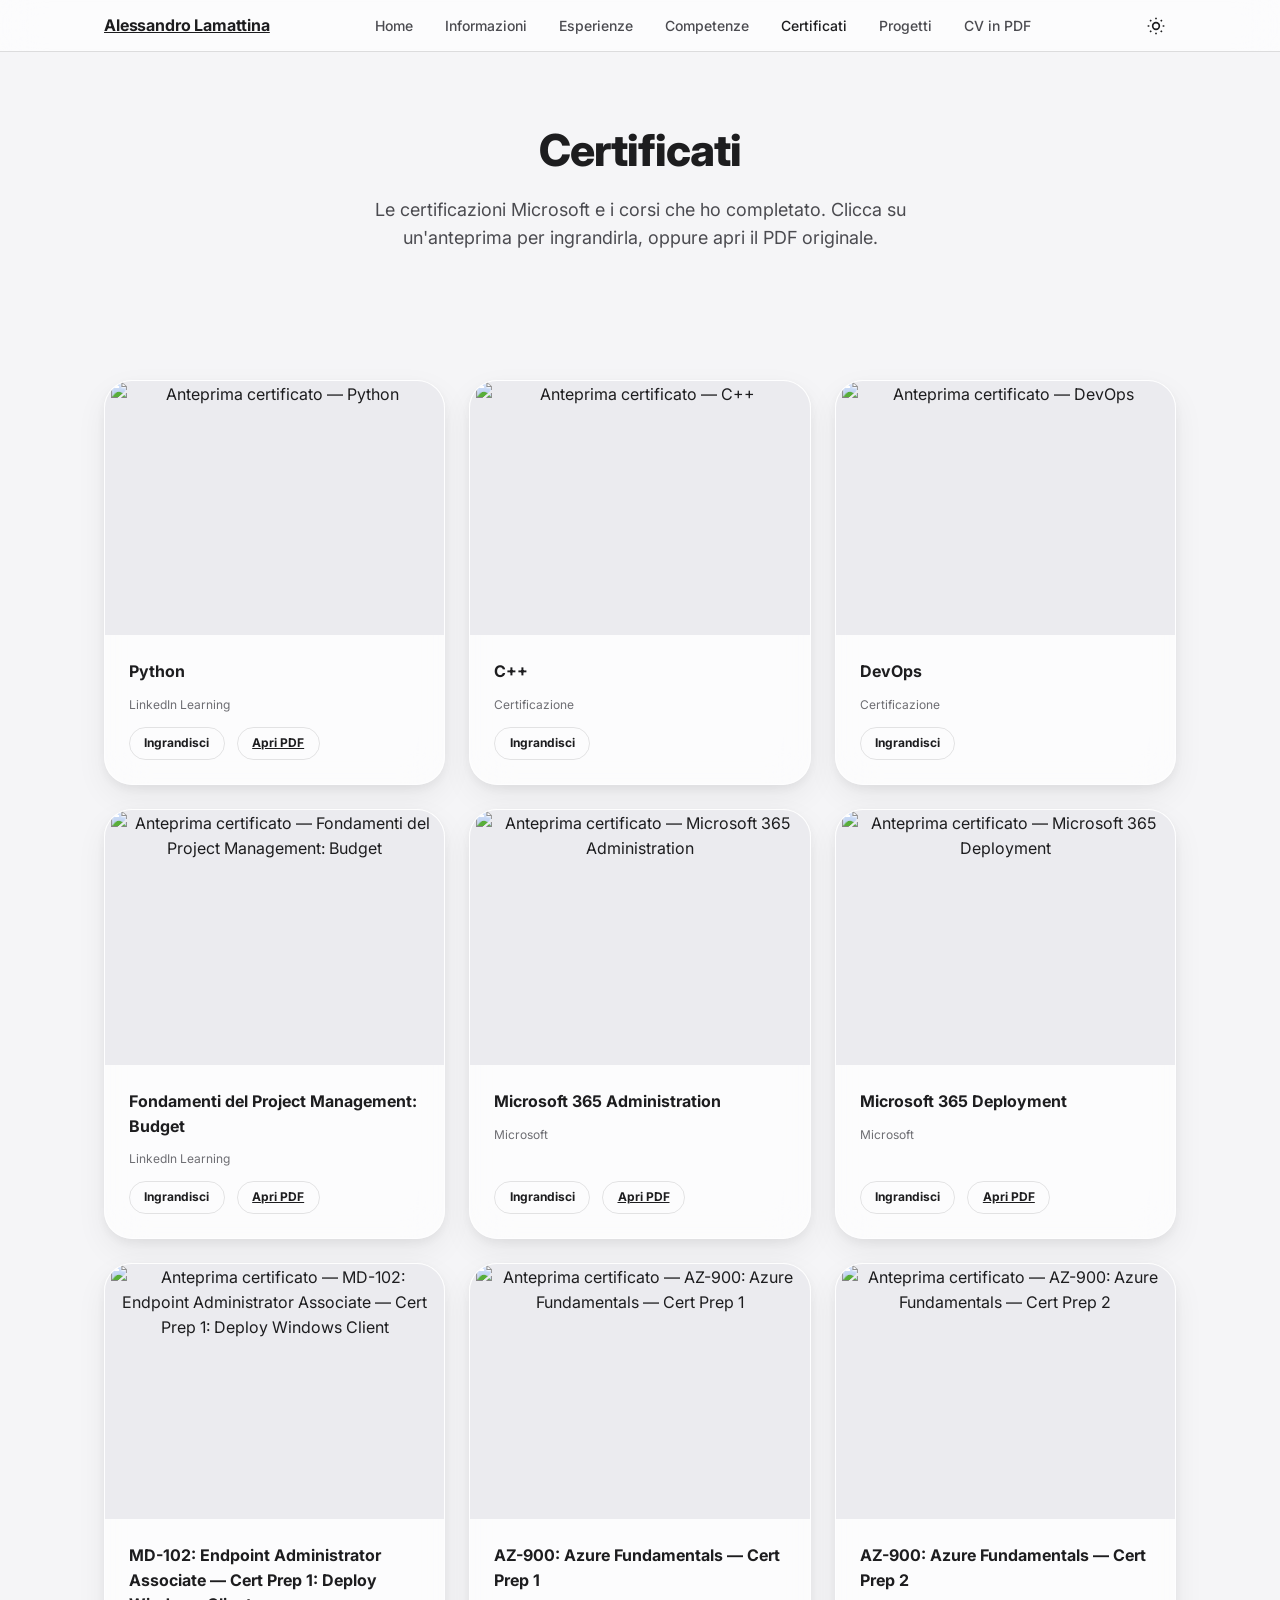
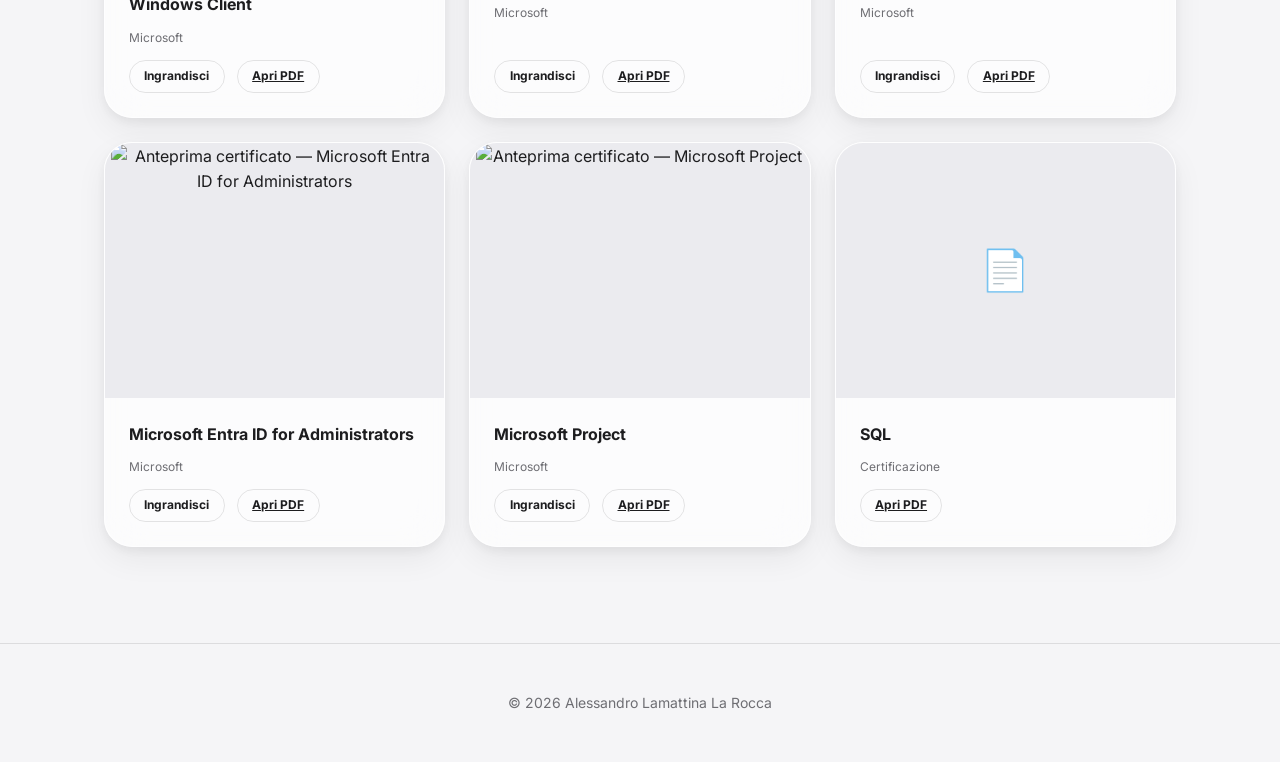
==== certificati.html @ eb0ece51 "Add new JavaScript and Python tools for CV management and Java version checking - Implemented certif" ====
<!DOCTYPE html>
<html lang="it">
<head>
  <meta charset="UTF-8">
  <script>
    (function () {
      try {
        var saved = localStorage.getItem("cv-theme");
        if (saved) document.documentElement.setAttribute("data-theme", saved);
      } catch (e) {}
    })();
  </script>

  <meta name="viewport" content="width=device-width, initial-scale=1">
  <title>Certificati — Alessandro Lamattina</title>
  <meta name="description" content="Certificazioni Microsoft e corsi completati da Alessandro Lamattina: Azure, Microsoft 365, Intune, Project Management, Python e altro.">
  <meta name="theme-color" content="#0071e3">
  <link rel="canonical" href="./certificati.html">
  <link rel="icon" type="image/svg+xml" href="./favicon.svg">

  <link rel="preconnect" href="https://fonts.googleapis.com">
  <link rel="preconnect" href="https://fonts.gstatic.com" crossorigin>
  <link rel="stylesheet" href="https://fonts.googleapis.com/css2?family=Inter:wght@400;500;600;700;800&display=swap">

  <link rel="stylesheet" href="./css/tokens.css">
  <link rel="stylesheet" href="./css/base.css">
  <link rel="stylesheet" href="./css/components.css">
</head>

<body>
  <a class="skip-link" href="#main">Salta al contenuto principale</a>

  <header class="nav">
    <div class="nav__inner">
      <a class="nav__brand" href="./index.html">Alessandro Lamattina</a>
      <nav class="nav__links" id="nav-links" data-open="false">
        <a href="./index.html#home">Home</a>
        <a href="./index.html#informazioni_personali">Informazioni</a>
        <a href="./index.html#esperienze">Esperienze</a>
        <a href="./index.html#competenze">Competenze</a>
        <a href="./certificati.html" aria-current="page">Certificati</a>
        <a href="./python.html">Progetti</a>
        <a href="./file/alessandro_lamattina.pdf">CV in PDF</a>
      </nav>
      <div class="nav__actions">
        <button class="theme-toggle" aria-label="Cambia tema chiaro/scuro">
          <svg class="icon-sun" viewBox="0 0 24 24" fill="none" stroke="currentColor" stroke-width="2" aria-hidden="true"><circle cx="12" cy="12" r="4"/><path d="M12 2v2M12 20v2M4.9 4.9l1.4 1.4M17.7 17.7l1.4 1.4M2 12h2M20 12h2M4.9 19.1l1.4-1.4M17.7 6.3l1.4-1.4"/></svg>
          <svg class="icon-moon" viewBox="0 0 24 24" fill="none" stroke="currentColor" stroke-width="2" aria-hidden="true"><path d="M21 12.8A9 9 0 1 1 11.2 3a7 7 0 0 0 9.8 9.8Z"/></svg>
        </button>
        <button class="nav__toggle" aria-label="Apri il menu" aria-expanded="false" aria-controls="nav-links">
          <span></span>
        </button>
      </div>
    </div>
  </header>

  <main id="main">
    <section class="page-hero">
      <div class="container">
        <h1 class="reveal">Certificati</h1>
        <p class="reveal">Le certificazioni Microsoft e i corsi che ho completato. Clicca su un'anteprima per ingrandirla, oppure apri il PDF originale.</p>
      </div>
    </section>

    <section>
      <div class="container">
        <div class="cert-grid" id="cert-grid"></div>
      </div>
    </section>
  </main>

  <footer class="site-footer">
    <div class="container">© <span data-year></span> Alessandro Lamattina La Rocca</div>
  </footer>

  <button class="back-to-top" aria-label="Torna in cima">
    <svg viewBox="0 0 24 24" fill="none" stroke="currentColor" stroke-width="2" aria-hidden="true"><path d="M12 19V5M5 12l7-7 7 7"/></svg>
  </button>

  <div class="lightbox" id="lightbox" data-open="false" role="dialog" aria-modal="true" aria-hidden="true" aria-label="Anteprima certificato">
    <figure class="lightbox__figure">
      <button class="lightbox__close" aria-label="Chiudi anteprima">
        <svg viewBox="0 0 24 24" fill="none" stroke="currentColor" stroke-width="2" aria-hidden="true"><path d="M6 6l12 12M18 6 6 18"/></svg>
      </button>
      <button class="lightbox__nav lightbox__nav--prev" aria-label="Certificato precedente">
        <svg viewBox="0 0 24 24" fill="none" stroke="currentColor" stroke-width="2" aria-hidden="true"><path d="M15 18l-6-6 6-6"/></svg>
      </button>
      <img src="" alt="">
      <figcaption class="lightbox__caption">
        <h3 data-lightbox-title></h3>
        <p data-lightbox-issuer></p>
      </figcaption>
      <button class="lightbox__nav lightbox__nav--next" aria-label="Certificato successivo">
        <svg viewBox="0 0 24 24" fill="none" stroke="currentColor" stroke-width="2" aria-hidden="true"><path d="M9 6l6 6-6 6"/></svg>
      </button>
    </figure>
  </div>

  <script src="./js/data.js"></script>
  <script src="./js/certificates.js" defer></script>
  <script src="./js/app.js" defer></script>
</body>
</html>
---- css/tokens.css ----
@charset "UTF-8";

/* ==========================================================================
   Design tokens — palette, superfici, tipografia, spaziature
   Tema chiaro di default; il tema scuro è definito due volte:
   - @media (prefers-color-scheme: dark) per chi non ha scelto nulla
   - :root[data-theme="dark"] per la scelta esplicita dal toggle
   ========================================================================== */

:root {
  /* Colori di base */
  --bg: #f5f5f7;
  --bg-elevated: #ffffff;
  --bg-subtle: #ebebef;
  --text: #1d1d1f;
  --text-secondary: #4b4b50;
  --text-muted: #6e6e73;
  --accent: #0071e3;
  --accent-hover: #0077ed;
  --accent-contrast: #ffffff;
  --accent-soft: rgba(0, 113, 227, 0.1);
  --hairline: rgba(0, 0, 0, 0.1);

  /* Superfici in vetro */
  --glass-bg: rgba(255, 255, 255, 0.66);
  --glass-bg-strong: rgba(255, 255, 255, 0.86);
  --glass-border: rgba(255, 255, 255, 0.7);
  --glass-blur: 20px;

  /* Sfondo decorativo dell'hero (fallback senza WebGL) */
  --aurora-1: rgba(0, 113, 227, 0.35);
  --aurora-2: rgba(120, 80, 220, 0.25);
  --aurora-3: rgba(0, 200, 190, 0.22);

  /* Ombre */
  --shadow-sm: 0 1px 2px rgba(0, 0, 0, 0.06), 0 1px 3px rgba(0, 0, 0, 0.04);
  --shadow-md: 0 4px 12px rgba(0, 0, 0, 0.06), 0 12px 32px rgba(0, 0, 0, 0.06);
  --shadow-lg: 0 8px 24px rgba(0, 0, 0, 0.08), 0 24px 64px rgba(0, 0, 0, 0.1);

  /* Raggi */
  --radius-sm: 12px;
  --radius-md: 20px;
  --radius-lg: 28px;
  --radius-pill: 980px;

  /* Tipografia */
  --font-sans: "Inter", -apple-system, BlinkMacSystemFont, "SF Pro Text",
    "Segoe UI", Roboto, Helvetica, Arial, sans-serif;
  --font-mono: ui-monospace, SFMono-Regular, "SF Mono", Menlo, Consolas,
    "Liberation Mono", monospace;

  --text-xs: 0.75rem;
  --text-sm: 0.875rem;
  --text-base: 1rem;
  --text-lg: 1.125rem;
  --text-xl: clamp(1.25rem, 1.1rem + 0.6vw, 1.5rem);
  --text-2xl: clamp(1.5rem, 1.25rem + 1.1vw, 2rem);
  --text-3xl: clamp(1.875rem, 1.4rem + 2vw, 2.75rem);
  --text-hero: clamp(2.5rem, 1.4rem + 5.2vw, 5rem);

  /* Spaziature */
  --space-1: 0.25rem;
  --space-2: 0.5rem;
  --space-3: 0.75rem;
  --space-4: 1rem;
  --space-5: 1.5rem;
  --space-6: 2rem;
  --space-7: 3rem;
  --space-8: 4rem;
  --space-9: 6rem;

  /* Layout */
  --container: 1120px;
  --nav-height: 52px;

  /* Movimento */
  --ease-out: cubic-bezier(0.16, 1, 0.3, 1);
  --ease-in-out: cubic-bezier(0.65, 0, 0.35, 1);
  --duration: 0.4s;

  color-scheme: light;
}

/* Tema scuro — preferenza di sistema, se l'utente non ha scelto "light" */
@media (prefers-color-scheme: dark) {
  :root:not([data-theme="light"]) {
    --bg: #000000;
    --bg-elevated: #1c1c1e;
    --bg-subtle: #16161a;
    --text: #f5f5f7;
    --text-secondary: #c7c7cc;
    --text-muted: #98989d;
    --accent: #2997ff;
    --accent-hover: #47a6ff;
    --accent-contrast: #001225;
    --accent-soft: rgba(41, 151, 255, 0.16);
    --hairline: rgba(255, 255, 255, 0.14);

    --glass-bg: rgba(28, 28, 30, 0.62);
    --glass-bg-strong: rgba(20, 20, 22, 0.84);
    --glass-border: rgba(255, 255, 255, 0.1);

    --aurora-1: rgba(41, 151, 255, 0.35);
    --aurora-2: rgba(140, 90, 255, 0.28);
    --aurora-3: rgba(0, 210, 190, 0.2);

    --shadow-sm: 0 1px 2px rgba(0, 0, 0, 0.5);
    --shadow-md: 0 4px 12px rgba(0, 0, 0, 0.45), 0 12px 32px rgba(0, 0, 0, 0.4);
    --shadow-lg: 0 8px 24px rgba(0, 0, 0, 0.5), 0 24px 64px rgba(0, 0, 0, 0.45);

    color-scheme: dark;
  }
}

/* Tema scuro — scelta esplicita dal toggle (vince sempre) */
:root[data-theme="dark"] {
  --bg: #000000;
  --bg-elevated: #1c1c1e;
  --bg-subtle: #16161a;
  --text: #f5f5f7;
  --text-secondary: #c7c7cc;
  --text-muted: #98989d;
  --accent: #2997ff;
  --accent-hover: #47a6ff;
  --accent-contrast: #001225;
  --accent-soft: rgba(41, 151, 255, 0.16);
  --hairline: rgba(255, 255, 255, 0.14);

  --glass-bg: rgba(28, 28, 30, 0.62);
  --glass-bg-strong: rgba(20, 20, 22, 0.84);
  --glass-border: rgba(255, 255, 255, 0.1);

  --aurora-1: rgba(41, 151, 255, 0.35);
  --aurora-2: rgba(140, 90, 255, 0.28);
  --aurora-3: rgba(0, 210, 190, 0.2);

  --shadow-sm: 0 1px 2px rgba(0, 0, 0, 0.5);
  --shadow-md: 0 4px 12px rgba(0, 0, 0, 0.45), 0 12px 32px rgba(0, 0, 0, 0.4);
  --shadow-lg: 0 8px 24px rgba(0, 0, 0, 0.5), 0 24px 64px rgba(0, 0, 0, 0.45);

  color-scheme: dark;
}
---- css/base.css ----
@charset "UTF-8";

/* ==========================================================================
   Reset e regole di base
   ========================================================================== */

*,
*::before,
*::after {
  box-sizing: border-box;
}

html {
  scroll-behavior: smooth;
  scroll-padding-top: calc(var(--nav-height) + 16px);
}

body {
  margin: 0;
  min-height: 100vh;
  background: var(--bg);
  color: var(--text);
  font-family: var(--font-sans);
  font-size: var(--text-base);
  line-height: 1.55;
  -webkit-font-smoothing: antialiased;
  text-rendering: optimizeLegibility;
  transition: background-color 0.3s var(--ease-in-out), color 0.3s var(--ease-in-out);
}

img,
video {
  max-width: 100%;
  display: block;
}

a {
  color: inherit;
}

ul {
  list-style: none;
  margin: 0;
  padding: 0;
}

h1, h2, h3, h4, p {
  margin: 0;
}

button {
  font: inherit;
  color: inherit;
  background: none;
  border: 0;
  cursor: pointer;
}

/* Scrollbar visibile (mai nascosta a width:0 come nel sito originale) */
::-webkit-scrollbar {
  width: 10px;
  height: 10px;
}
::-webkit-scrollbar-track {
  background: transparent;
}
::-webkit-scrollbar-thumb {
  background: var(--hairline);
  border-radius: var(--radius-pill);
}
::-webkit-scrollbar-thumb:hover {
  background: var(--text-muted);
}

/* Focus visibile per l'accessibilità da tastiera */
:focus-visible {
  outline: 2px solid var(--accent);
  outline-offset: 3px;
  border-radius: 4px;
}

/* Skip-link per saltare la navigazione */
.skip-link {
  position: fixed;
  top: -60px;
  left: var(--space-4);
  z-index: 1000;
  padding: var(--space-3) var(--space-5);
  background: var(--accent);
  color: var(--accent-contrast);
  border-radius: var(--radius-sm);
  font-weight: 600;
  transition: top 0.2s var(--ease-out);
}
.skip-link:focus {
  top: var(--space-4);
}

/* ==========================================================================
   Layout
   ========================================================================== */

.container {
  width: 100%;
  max-width: var(--container);
  margin-inline: auto;
  padding-inline: var(--space-5);
}

main {
  display: block;
}

section {
  padding-block: var(--space-9);
}

.section-head {
  text-align: center;
  max-width: 640px;
  margin-inline: auto;
  margin-bottom: var(--space-7);
}

.eyebrow {
  display: inline-block;
  font-size: var(--text-xs);
  font-weight: 700;
  letter-spacing: 0.08em;
  text-transform: uppercase;
  color: var(--accent);
  margin-bottom: var(--space-2);
}

.section-head h2 {
  font-size: var(--text-3xl);
  font-weight: 700;
  letter-spacing: -0.02em;
}

.section-head p {
  margin-top: var(--space-3);
  color: var(--text-secondary);
  font-size: var(--text-lg);
}

.bento {
  display: grid;
  grid-template-columns: repeat(12, 1fr);
  gap: var(--space-5);
}

.stack {
  display: flex;
  flex-direction: column;
  gap: var(--space-5);
}

.visually-hidden {
  position: absolute;
  width: 1px;
  height: 1px;
  padding: 0;
  margin: -1px;
  overflow: hidden;
  clip: rect(0, 0, 0, 0);
  white-space: nowrap;
  border: 0;
}

/* ==========================================================================
   Reveal on scroll — attivato via JS (GSAP se disponibile, altrimenti
   IntersectionObserver). Se JS non parte, .reveal resta invariato e
   visibile: nessuna dipendenza da JS per vedere il contenuto.
   ========================================================================== */

.reveal {
  opacity: 0;
  transform: translateY(24px);
}
.reveal.is-visible {
  opacity: 1;
  transform: none;
  transition: opacity 0.8s var(--ease-out), transform 0.8s var(--ease-out);
}
.js-disabled .reveal,
.no-js .reveal {
  opacity: 1;
  transform: none;
}

@media (prefers-reduced-motion: reduce) {
  html {
    scroll-behavior: auto;
  }
  .reveal {
    opacity: 1 !important;
    transform: none !important;
    transition: none !important;
  }
  *,
  *::before,
  *::after {
    animation-duration: 0.001ms !important;
    animation-iteration-count: 1 !important;
    transition-duration: 0.001ms !important;
    scroll-behavior: auto !important;
  }
}

@media (max-width: 720px) {
  section {
    padding-block: var(--space-7);
  }
}
---- css/components.css ----
@charset "UTF-8";

/* ==========================================================================
   Navbar
   ========================================================================== */

.nav {
  position: sticky;
  top: 0;
  z-index: 100;
  height: var(--nav-height);
  display: flex;
  align-items: center;
  border-bottom: 1px solid var(--hairline);
  /* Il vetro smerigliato vive nello ::before (sotto), non su .nav stesso:
     backdrop-filter su .nav renderebbe .nav il containing block del
     pannello mobile a schermo intero (.nav__links, position:fixed), che
     essendo alto solo --nav-height farebbe collassare il pannello a
     quell'altezza invece di coprire tutto lo schermo. */
  isolation: isolate;
}
.nav::before {
  content: "";
  position: absolute;
  inset: 0;
  z-index: -1;
  background: var(--glass-bg);
  -webkit-backdrop-filter: blur(var(--glass-blur)) saturate(1.6);
  backdrop-filter: blur(var(--glass-blur)) saturate(1.6);
}

.nav__inner {
  width: 100%;
  max-width: var(--container);
  margin-inline: auto;
  padding-inline: var(--space-5);
  display: flex;
  align-items: center;
  justify-content: space-between;
  gap: var(--space-4);
}

.nav__brand {
  font-weight: 700;
  font-size: var(--text-base);
  letter-spacing: -0.01em;
  white-space: nowrap;
}

.nav__links {
  display: flex;
  align-items: center;
  gap: var(--space-6);
  font-size: var(--text-sm);
  font-weight: 500;
}

.nav__links a {
  text-decoration: none;
  color: var(--text-secondary);
  transition: color 0.2s var(--ease-out);
}
.nav__links a:hover,
.nav__links a[aria-current="page"] {
  color: var(--text);
}

.nav__actions {
  display: flex;
  align-items: center;
  gap: var(--space-3);
}

/* Toggle tema chiaro/scuro */
.theme-toggle {
  width: 40px;
  height: 40px;
  display: grid;
  place-items: center;
  border-radius: 50%;
  transition: background 0.2s var(--ease-out);
}
.theme-toggle:hover {
  background: var(--bg-subtle);
}
.theme-toggle svg {
  width: 20px;
  height: 20px;
}
.theme-toggle .icon-moon { display: none; }
:root[data-theme="dark"] .theme-toggle .icon-sun { display: none; }
:root[data-theme="dark"] .theme-toggle .icon-moon { display: block; }
@media (prefers-color-scheme: dark) {
  :root:not([data-theme="light"]) .theme-toggle .icon-sun { display: none; }
  :root:not([data-theme="light"]) .theme-toggle .icon-moon { display: block; }
}

/* Bottone hamburger (mobile) */
.nav__toggle {
  display: none;
  width: 40px;
  height: 40px;
  border-radius: 50%;
  position: relative;
}
.nav__toggle span,
.nav__toggle span::before,
.nav__toggle span::after {
  position: absolute;
  left: 10px;
  width: 20px;
  height: 2px;
  background: var(--text);
  border-radius: 2px;
  transition: transform 0.25s var(--ease-in-out), opacity 0.2s var(--ease-in-out);
}
.nav__toggle span { top: 19px; }
.nav__toggle span::before { content: ""; top: -6px; }
.nav__toggle span::after { content: ""; top: 6px; }
.nav__toggle[aria-expanded="true"] span { background: transparent; }
.nav__toggle[aria-expanded="true"] span::before { transform: translateY(6px) rotate(45deg); }
.nav__toggle[aria-expanded="true"] span::after { transform: translateY(-6px) rotate(-45deg); }

@media (max-width: 760px) {
  .nav__toggle { display: block; }
  .nav__links {
    position: fixed;
    inset: var(--nav-height) 0 0 0;
    flex-direction: column;
    justify-content: flex-start;
    align-items: stretch;
    padding: var(--space-6) var(--space-5);
    gap: 0;
    background: var(--glass-bg-strong);
    -webkit-backdrop-filter: blur(var(--glass-blur));
    backdrop-filter: blur(var(--glass-blur));
    transform: translateY(-8px);
    opacity: 0;
    pointer-events: none;
    transition: opacity 0.25s var(--ease-out), transform 0.25s var(--ease-out);
  }
  .nav__links[data-open="true"] {
    opacity: 1;
    transform: none;
    pointer-events: auto;
  }
  .nav__links a {
    font-size: var(--text-xl);
    padding: var(--space-4) 0;
    border-bottom: 1px solid var(--hairline);
  }
}

/* ==========================================================================
   Bottoni
   ========================================================================== */

.btn {
  display: inline-flex;
  align-items: center;
  justify-content: center;
  gap: var(--space-2);
  padding: 0.7rem 1.4rem;
  border-radius: var(--radius-pill);
  font-size: var(--text-sm);
  font-weight: 600;
  text-decoration: none;
  transition: transform 0.2s var(--ease-out), box-shadow 0.2s var(--ease-out), background 0.2s var(--ease-out);
  white-space: nowrap;
}
.btn:active { transform: scale(0.97); }

.btn--primary {
  background: var(--accent);
  color: var(--accent-contrast);
  box-shadow: var(--shadow-sm);
}
.btn--primary:hover {
  background: var(--accent-hover);
  box-shadow: var(--shadow-md);
}

.btn--ghost {
  background: var(--glass-bg);
  color: var(--text);
  border: 1px solid var(--hairline);
  -webkit-backdrop-filter: blur(var(--glass-blur));
  backdrop-filter: blur(var(--glass-blur));
}
.btn--ghost:hover {
  border-color: var(--accent);
  color: var(--accent);
}

.btn--sm {
  padding: 0.45rem 1rem;
  font-size: var(--text-xs);
}

/* ==========================================================================
   Hero
   ========================================================================== */

.hero {
  position: relative;
  min-height: min(92vh, 820px);
  display: flex;
  align-items: center;
  overflow: hidden;
  padding-block: var(--space-8);
}

.hero__canvas {
  position: absolute;
  inset: 0;
  z-index: 0;
  width: 100%;
  height: 100%;
}

.hero__fallback-bg {
  position: absolute;
  inset: 0;
  z-index: 0;
  background:
    radial-gradient(60% 50% at 20% 20%, var(--aurora-1), transparent 60%),
    radial-gradient(50% 45% at 85% 15%, var(--aurora-2), transparent 60%),
    radial-gradient(55% 50% at 60% 85%, var(--aurora-3), transparent 60%),
    var(--bg);
  background-size: 200% 200%;
  animation: aurora-drift 18s ease-in-out infinite alternate;
}
@keyframes aurora-drift {
  0% { background-position: 0% 0%, 100% 0%, 50% 100%; }
  100% { background-position: 20% 30%, 70% 20%, 30% 70%; }
}

.hero__content {
  position: relative;
  z-index: 1;
  width: 100%;
  max-width: var(--container);
  margin-inline: auto;
  padding-inline: var(--space-5);
}

.hero__eyebrow {
  display: inline-flex;
  align-items: center;
  gap: var(--space-2);
  padding: 0.35rem 0.9rem;
  border-radius: var(--radius-pill);
  background: var(--glass-bg);
  border: 1px solid var(--hairline);
  font-size: var(--text-xs);
  font-weight: 600;
  color: var(--text-secondary);
  -webkit-backdrop-filter: blur(var(--glass-blur));
  backdrop-filter: blur(var(--glass-blur));
  margin-bottom: var(--space-5);
}
.hero__eyebrow .dot {
  width: 8px;
  height: 8px;
  border-radius: 50%;
  background: #34c759;
  box-shadow: 0 0 0 3px rgba(52, 199, 89, 0.25);
}

.hero__title {
  font-size: var(--text-hero);
  font-weight: 800;
  letter-spacing: -0.03em;
  line-height: 1.05;
  max-width: 14ch;
}
.hero__title .accent {
  background: linear-gradient(120deg, var(--accent), #7c5cff 60%, #00c8be);
  -webkit-background-clip: text;
  background-clip: text;
  color: transparent;
}

.hero__subtitle {
  margin-top: var(--space-5);
  max-width: 46ch;
  font-size: var(--text-lg);
  color: var(--text-secondary);
}

.hero__actions {
  margin-top: var(--space-7);
  display: flex;
  flex-wrap: wrap;
  gap: var(--space-4);
}

.hero__scroll-cue {
  position: absolute;
  bottom: var(--space-6);
  left: 50%;
  transform: translateX(-50%);
  z-index: 1;
  width: 26px;
  height: 42px;
  border: 2px solid var(--hairline);
  border-radius: var(--radius-pill);
  display: flex;
  justify-content: center;
  padding-top: 6px;
}
.hero__scroll-cue::before {
  content: "";
  width: 4px;
  height: 8px;
  border-radius: var(--radius-pill);
  background: var(--text-muted);
  animation: scroll-cue 1.8s ease-in-out infinite;
}
@keyframes scroll-cue {
  0%, 100% { transform: translateY(0); opacity: 1; }
  50% { transform: translateY(10px); opacity: 0.3; }
}
@media (prefers-reduced-motion: reduce) {
  .hero__fallback-bg { animation: none; }
  .hero__scroll-cue::before { animation: none; }
}

/* ==========================================================================
   Card in vetro (bento)
   ========================================================================== */

.glass-card {
  background: var(--glass-bg);
  border: 1px solid var(--glass-border);
  border-radius: var(--radius-lg);
  -webkit-backdrop-filter: blur(var(--glass-blur)) saturate(1.4);
  backdrop-filter: blur(var(--glass-blur)) saturate(1.4);
  box-shadow: var(--shadow-md);
  padding: var(--space-6);
}

.profile-card {
  grid-column: span 4;
  display: flex;
  flex-direction: column;
  align-items: center;
  text-align: center;
  gap: var(--space-4);
}
.profile-card__photo {
  width: 148px;
  height: 148px;
  border-radius: 50%;
  object-fit: cover;
  border: 3px solid var(--glass-border);
  box-shadow: var(--shadow-md);
}
.profile-card h3 {
  font-size: var(--text-xl);
  font-weight: 700;
}
.profile-card__role {
  color: var(--accent);
  font-weight: 600;
  font-size: var(--text-sm);
}
.profile-card__socials {
  display: flex;
  gap: var(--space-3);
  margin-top: var(--space-2);
}
.profile-card__socials a {
  width: 38px;
  height: 38px;
  display: grid;
  place-items: center;
  border-radius: 50%;
  background: var(--bg-subtle);
  transition: background 0.2s var(--ease-out), color 0.2s var(--ease-out);
}
.profile-card__socials a:hover {
  background: var(--accent);
  color: var(--accent-contrast);
}
.profile-card__socials svg { width: 18px; height: 18px; }

.info-card {
  grid-column: span 8;
  display: grid;
  grid-template-columns: repeat(2, 1fr);
  gap: var(--space-5);
}
.info-item {
  display: flex;
  gap: var(--space-4);
  align-items: flex-start;
}
.info-item__icon {
  flex: none;
  width: 42px;
  height: 42px;
  display: grid;
  place-items: center;
  border-radius: var(--radius-sm);
  background: var(--accent-soft);
  color: var(--accent);
}
.info-item__icon svg { width: 20px; height: 20px; }
.info-item__label {
  font-size: var(--text-xs);
  text-transform: uppercase;
  letter-spacing: 0.05em;
  color: var(--text-muted);
  font-weight: 700;
}
.info-item__value {
  font-size: var(--text-base);
  font-weight: 500;
  word-break: break-word;
}
.info-item__value a:hover { color: var(--accent); }

@media (max-width: 900px) {
  .profile-card,
  .info-card {
    grid-column: span 12;
  }
  .info-card {
    grid-template-columns: 1fr;
  }
}

/* ==========================================================================
   Timeline esperienze
   ========================================================================== */

.timeline {
  position: relative;
  display: flex;
  flex-direction: column;
  gap: var(--space-6);
  max-width: 820px;
  margin-inline: auto;
}
.timeline::before {
  content: "";
  position: absolute;
  left: 27px;
  top: 8px;
  bottom: 8px;
  width: 2px;
  background: var(--hairline);
}

.timeline-item {
  position: relative;
  padding-left: var(--space-8);
}
.timeline-item__dot {
  position: absolute;
  left: 0;
  top: var(--space-6);
  width: 56px;
  height: 56px;
  border-radius: 50%;
  display: grid;
  place-items: center;
  background: var(--bg-elevated);
  border: 1px solid var(--hairline);
  box-shadow: var(--shadow-sm);
  z-index: 1;
}
.timeline-item__dot svg { width: 24px; height: 24px; color: var(--accent); }

.timeline-item--current .timeline-item__dot {
  background: var(--accent);
  border-color: var(--accent);
}
.timeline-item--current .timeline-item__dot svg { color: var(--accent-contrast); }

.timeline-item__card {
  display: flex;
  flex-direction: column;
  gap: var(--space-3);
}

.timeline-item__head {
  display: flex;
  flex-wrap: wrap;
  align-items: baseline;
  justify-content: space-between;
  gap: var(--space-2);
}
.timeline-item__head h3 {
  font-size: var(--text-xl);
  font-weight: 700;
}
.timeline-item__period {
  font-size: var(--text-xs);
  font-weight: 700;
  color: var(--text-muted);
  white-space: nowrap;
}
.timeline-item--current .timeline-item__period {
  color: var(--accent);
}
.timeline-item__company {
  color: var(--accent);
  font-weight: 600;
  font-size: var(--text-sm);
}
.timeline-item__desc {
  color: var(--text-secondary);
}
.timeline-item__tasks {
  display: grid;
  gap: var(--space-2);
  margin-top: var(--space-1);
}
.timeline-item__tasks li {
  position: relative;
  padding-left: var(--space-5);
  color: var(--text-secondary);
  font-size: var(--text-sm);
}
.timeline-item__tasks li::before {
  content: "";
  position: absolute;
  left: 2px;
  top: 0.55em;
  width: 6px;
  height: 6px;
  border-radius: 50%;
  background: var(--accent);
}
.badge-row {
  display: flex;
  flex-wrap: wrap;
  gap: var(--space-2);
  margin-top: var(--space-2);
}
.badge {
  padding: 0.3rem 0.75rem;
  border-radius: var(--radius-pill);
  background: var(--accent-soft);
  color: var(--accent);
  font-size: var(--text-xs);
  font-weight: 700;
}

@media (max-width: 600px) {
  .timeline::before { left: 21px; }
  .timeline-item { padding-left: var(--space-7); }
  .timeline-item__dot { width: 44px; height: 44px; }
  .timeline-item__dot svg { width: 20px; height: 20px; }
}

/* ==========================================================================
   Competenze
   ========================================================================== */

.skills-grid {
  display: grid;
  grid-template-columns: repeat(auto-fill, minmax(220px, 1fr));
  gap: var(--space-4);
}
.skill-card {
  display: flex;
  align-items: center;
  gap: var(--space-4);
  padding: var(--space-5);
}
.skill-card__icon {
  flex: none;
  width: 48px;
  height: 48px;
  border-radius: var(--radius-sm);
  display: grid;
  place-items: center;
  background: var(--accent-soft);
  color: var(--accent);
  font-size: 1.4rem;
}
.skill-card h3 {
  font-size: var(--text-base);
  font-weight: 700;
}
.skill-card p {
  font-size: var(--text-xs);
  color: var(--text-muted);
  margin-top: 2px;
}

/* ==========================================================================
   Card di collegamento (CTA home)
   ========================================================================== */

.link-cards {
  display: grid;
  grid-template-columns: repeat(2, 1fr);
  gap: var(--space-5);
}
.link-card {
  grid-column: span 1;
  display: flex;
  flex-direction: column;
  align-items: flex-start;
  gap: var(--space-4);
  text-decoration: none;
  transition: transform 0.3s var(--ease-out), box-shadow 0.3s var(--ease-out);
}
.link-card:hover {
  transform: translateY(-4px);
  box-shadow: var(--shadow-lg);
}
.link-card__icon {
  width: 52px;
  height: 52px;
  border-radius: var(--radius-md);
  display: grid;
  place-items: center;
  background: var(--accent-soft);
  color: var(--accent);
  font-size: 1.6rem;
}
.link-card h3 {
  font-size: var(--text-lg);
  font-weight: 700;
}
.link-card p {
  color: var(--text-secondary);
  font-size: var(--text-sm);
}
.link-card__cta {
  margin-top: auto;
  font-size: var(--text-sm);
  font-weight: 700;
  color: var(--accent);
  display: inline-flex;
  align-items: center;
  gap: 4px;
}
.link-card__cta svg {
  width: 16px; height: 16px;
  transition: transform 0.2s var(--ease-out);
}
.link-card:hover .link-card__cta svg {
  transform: translateX(4px);
}

@media (max-width: 700px) {
  .link-cards { grid-template-columns: 1fr; }
}

/* ==========================================================================
   Certificati + lightbox
   ========================================================================== */

.cert-grid {
  display: grid;
  grid-template-columns: repeat(auto-fill, minmax(260px, 1fr));
  gap: var(--space-5);
}
.cert-card {
  padding: 0;
  overflow: hidden;
  display: flex;
  flex-direction: column;
}
.cert-card__media {
  aspect-ratio: 4 / 3;
  background: var(--bg-subtle);
  display: grid;
  place-items: center;
  overflow: hidden;
}
.cert-card__media img {
  width: 100%;
  height: 100%;
  object-fit: contain;
  transition: transform 0.4s var(--ease-out);
}
.cert-card:hover .cert-card__media img {
  transform: scale(1.05);
}
.cert-card__media--doc {
  color: var(--text-muted);
  font-size: 2.5rem;
}
.cert-card__body {
  padding: var(--space-5);
  display: flex;
  flex-direction: column;
  gap: var(--space-3);
  flex: 1;
}
.cert-card__body h3 {
  font-size: var(--text-base);
  font-weight: 700;
}
.cert-card__body p {
  font-size: var(--text-xs);
  color: var(--text-muted);
}
.cert-card__actions {
  margin-top: auto;
  display: flex;
  gap: var(--space-3);
}
.cert-card__view {
  background: transparent;
  border: 1px solid var(--hairline);
  border-radius: var(--radius-pill);
  padding: 0.4rem 0.9rem;
  font-size: var(--text-xs);
  font-weight: 700;
}
.cert-card__view:hover { border-color: var(--accent); color: var(--accent); }

.lightbox {
  position: fixed;
  inset: 0;
  z-index: 1000;
  display: none;
  align-items: center;
  justify-content: center;
  padding: var(--space-6);
  background: rgba(0, 0, 0, 0.75);
  -webkit-backdrop-filter: blur(6px);
  backdrop-filter: blur(6px);
}
.lightbox[data-open="true"] { display: flex; }
.lightbox__figure {
  position: relative;
  max-width: min(90vw, 900px);
  max-height: 85vh;
  display: flex;
  flex-direction: column;
  align-items: center;
  gap: var(--space-4);
}
.lightbox__figure img {
  max-height: 70vh;
  border-radius: var(--radius-md);
  box-shadow: var(--shadow-lg);
  background: #fff;
}
.lightbox__caption {
  color: #fff;
  text-align: center;
}
.lightbox__caption h3 { font-size: var(--text-lg); }
.lightbox__caption p { color: rgba(255,255,255,0.7); font-size: var(--text-sm); margin-top: 4px; }
.lightbox__close,
.lightbox__nav {
  position: absolute;
  width: 44px;
  height: 44px;
  border-radius: 50%;
  background: rgba(255, 255, 255, 0.12);
  color: #fff;
  display: grid;
  place-items: center;
  transition: background 0.2s var(--ease-out);
}
.lightbox__close:hover,
.lightbox__nav:hover { background: rgba(255, 255, 255, 0.25); }
.lightbox__close { top: -56px; right: 0; }
.lightbox__nav--prev { left: -60px; top: 50%; transform: translateY(-50%); }
.lightbox__nav--next { right: -60px; top: 50%; transform: translateY(-50%); }
.lightbox__nav svg, .lightbox__close svg { width: 20px; height: 20px; }

@media (max-width: 760px) {
  .lightbox__nav--prev { left: var(--space-3); }
  .lightbox__nav--next { right: var(--space-3); }
  .lightbox__close { top: var(--space-3); right: var(--space-3); }
}

/* ==========================================================================
   Progetti (Python + Web)
   ========================================================================== */

.project-grid {
  display: grid;
  grid-template-columns: repeat(auto-fit, minmax(320px, 1fr));
  gap: var(--space-6);
}
.project-card {
  display: flex;
  flex-direction: column;
  gap: var(--space-4);
}
.project-card__media {
  border-radius: var(--radius-md);
  overflow: hidden;
  background: #000;
  aspect-ratio: 16 / 9;
}
.project-card__media video,
.project-card__media img {
  width: 100%;
  height: 100%;
  object-fit: cover;
}
.project-card h3 {
  font-size: var(--text-xl);
  font-weight: 700;
}
.project-card p {
  color: var(--text-secondary);
  font-size: var(--text-sm);
}
.project-card__footer {
  margin-top: auto;
  display: flex;
  align-items: center;
  justify-content: space-between;
  gap: var(--space-3);
  flex-wrap: wrap;
}
.project-card__link {
  font-size: var(--text-sm);
  font-weight: 700;
  color: var(--accent);
  display: inline-flex;
  align-items: center;
  gap: 4px;
}
.project-card__link svg { width: 16px; height: 16px; }

.project-card--wide {
  grid-column: 1 / -1;
}

.tool-card__icon {
  font-size: 1.6rem;
  margin-bottom: var(--space-3);
}

/* ==========================================================================
   Footer
   ========================================================================== */

.site-footer {
  padding-block: var(--space-7);
  border-top: 1px solid var(--hairline);
  text-align: center;
  color: var(--text-muted);
  font-size: var(--text-sm);
}
.site-footer a:hover { color: var(--accent); }

/* ==========================================================================
   Back to top
   ========================================================================== */

.back-to-top {
  position: fixed;
  right: var(--space-5);
  bottom: var(--space-5);
  z-index: 90;
  width: 48px;
  height: 48px;
  border-radius: 50%;
  display: grid;
  place-items: center;
  background: var(--glass-bg-strong);
  border: 1px solid var(--hairline);
  color: var(--text);
  box-shadow: var(--shadow-md);
  -webkit-backdrop-filter: blur(var(--glass-blur));
  backdrop-filter: blur(var(--glass-blur));
  opacity: 0;
  transform: translateY(12px);
  pointer-events: none;
  transition: opacity 0.25s var(--ease-out), transform 0.25s var(--ease-out);
}
.back-to-top[data-visible="true"] {
  opacity: 1;
  transform: none;
  pointer-events: auto;
}
.back-to-top:hover { color: var(--accent); }
.back-to-top svg { width: 20px; height: 20px; }

/* ==========================================================================
   Pagina certificati / progetti / facedetection — intestazione pagina
   ========================================================================== */

.page-hero {
  padding-block: var(--space-8) var(--space-6);
  text-align: center;
}
.page-hero h1 {
  font-size: var(--text-3xl);
  font-weight: 800;
  letter-spacing: -0.02em;
}
.page-hero p {
  margin-top: var(--space-3);
  color: var(--text-secondary);
  font-size: var(--text-lg);
  max-width: 640px;
  margin-inline: auto;
}

.webcam-notice {
  display: flex;
  gap: var(--space-4);
  align-items: flex-start;
  padding: var(--space-5);
  margin-bottom: var(--space-6);
}
.webcam-notice__icon { font-size: 1.4rem; }
.webcam-error {
  display: none;
  margin-top: var(--space-4);
  padding: var(--space-4) var(--space-5);
  border-radius: var(--radius-md);
  background: rgba(255, 59, 48, 0.1);
  color: #ff3b30;
  font-size: var(--text-sm);
}
.webcam-error[data-visible="true"] { display: block; }
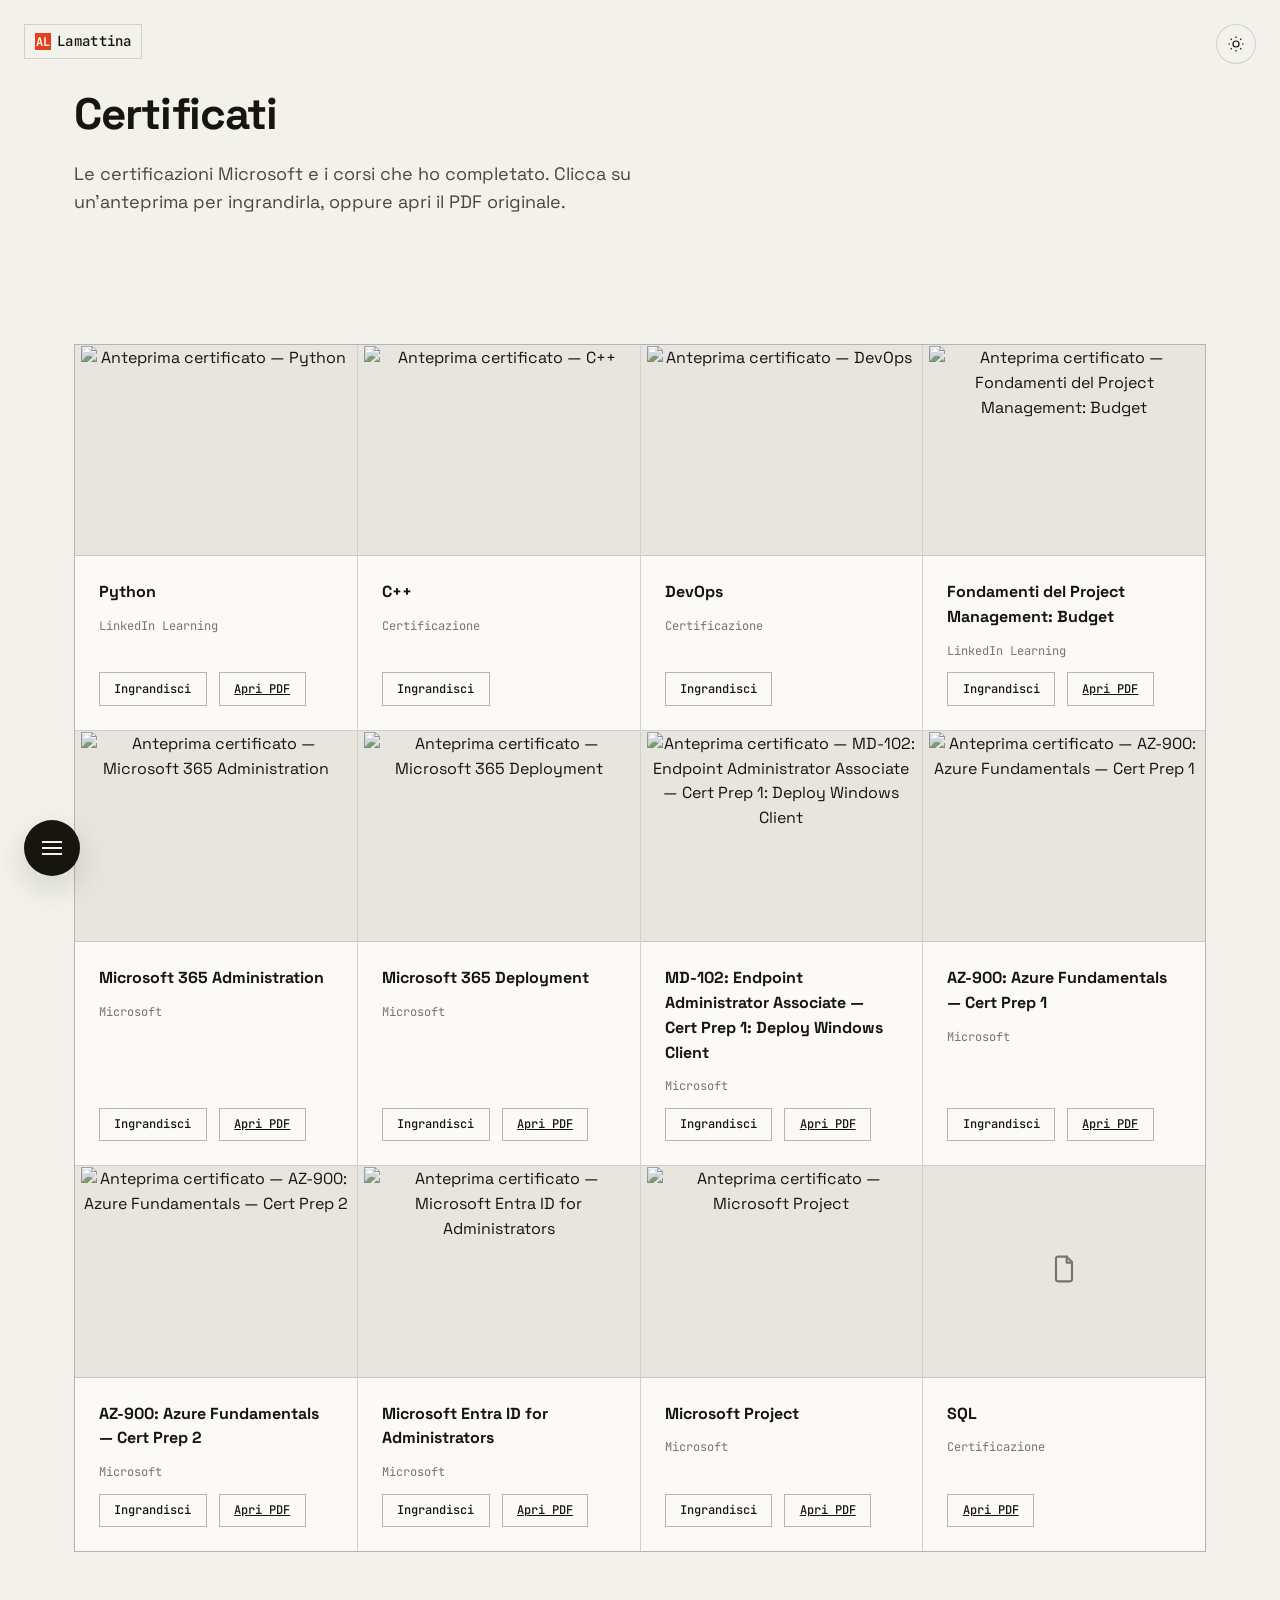
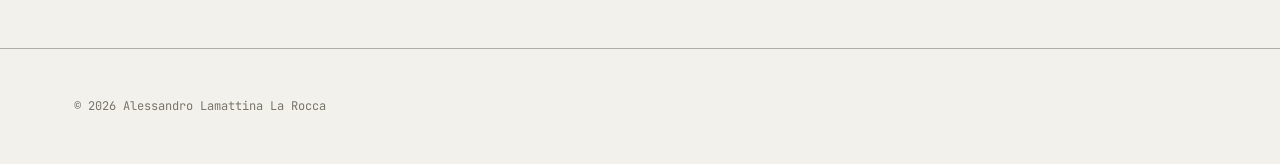
==== commit 91b0f353: "Refactor app.js to replace emoji icons with SVG icons, enhance menu overlay functionality, and impro" ====
--- a/certificati.html
+++ b/certificati.html
@@ -14,13 +14,13 @@
   <meta name="viewport" content="width=device-width, initial-scale=1">
   <title>Certificati — Alessandro Lamattina</title>
   <meta name="description" content="Certificazioni Microsoft e corsi completati da Alessandro Lamattina: Azure, Microsoft 365, Intune, Project Management, Python e altro.">
-  <meta name="theme-color" content="#0071e3">
+  <meta name="theme-color" content="#e1421c">
   <link rel="canonical" href="./certificati.html">
   <link rel="icon" type="image/svg+xml" href="./favicon.svg">
 
   <link rel="preconnect" href="https://fonts.googleapis.com">
   <link rel="preconnect" href="https://fonts.gstatic.com" crossorigin>
-  <link rel="stylesheet" href="https://fonts.googleapis.com/css2?family=Inter:wght@400;500;600;700;800&display=swap">
+  <link rel="stylesheet" href="https://fonts.googleapis.com/css2?family=Space+Grotesk:wght@500;700&family=JetBrains+Mono:wght@400;500&display=swap">
 
   <link rel="stylesheet" href="./css/tokens.css">
   <link rel="stylesheet" href="./css/base.css">
@@ -30,29 +30,38 @@
 <body>
   <a class="skip-link" href="#main">Salta al contenuto principale</a>
 
-  <header class="nav">
-    <div class="nav__inner">
-      <a class="nav__brand" href="./index.html">Alessandro Lamattina</a>
-      <nav class="nav__links" id="nav-links" data-open="false">
-        <a href="./index.html#home">Home</a>
-        <a href="./index.html#informazioni_personali">Informazioni</a>
-        <a href="./index.html#esperienze">Esperienze</a>
-        <a href="./index.html#competenze">Competenze</a>
-        <a href="./certificati.html" aria-current="page">Certificati</a>
-        <a href="./python.html">Progetti</a>
-        <a href="./file/alessandro_lamattina.pdf">CV in PDF</a>
+  <a class="brand-mark" href="./index.html"><span>Lamattina</span></a>
+
+  <button class="theme-toggle" aria-label="Cambia tema chiaro/scuro">
+    <svg class="icon-sun" viewBox="0 0 24 24" fill="none" stroke="currentColor" stroke-width="1.6" aria-hidden="true"><circle cx="12" cy="12" r="4"/><path d="M12 2v2M12 20v2M4.9 4.9l1.4 1.4M17.7 17.7l1.4 1.4M2 12h2M20 12h2M4.9 19.1l1.4-1.4M17.7 6.3l1.4-1.4"/></svg>
+    <svg class="icon-moon" viewBox="0 0 24 24" fill="none" stroke="currentColor" stroke-width="1.6" aria-hidden="true"><path d="M21 12.8A9 9 0 1 1 11.2 3a7 7 0 0 0 9.8 9.8Z"/></svg>
+  </button>
+
+  <button class="menu-fab" aria-label="Apri il menu" aria-expanded="false" aria-controls="menu-overlay">
+    <span class="menu-fab__bars"><span></span></span>
+  </button>
+
+  <div class="menu-overlay" id="menu-overlay" data-open="false" aria-hidden="true">
+    <div class="menu-overlay__inner">
+      <div class="menu-overlay__label">Menu</div>
+      <nav class="menu-overlay__links">
+        <a href="./index.html#home"><span class="idx">01</span>Home</a>
+        <a href="./index.html#informazioni_personali"><span class="idx">02</span>Informazioni</a>
+        <a href="./index.html#esperienze"><span class="idx">03</span>Esperienze</a>
+        <a href="./index.html#competenze"><span class="idx">04</span>Competenze</a>
+        <a href="./certificati.html" aria-current="page"><span class="idx">05</span>Certificati</a>
+        <a href="./python.html"><span class="idx">06</span>Progetti</a>
+        <a href="./file/alessandro_lamattina.pdf"><span class="idx">07</span>CV in PDF</a>
       </nav>
-      <div class="nav__actions">
-        <button class="theme-toggle" aria-label="Cambia tema chiaro/scuro">
-          <svg class="icon-sun" viewBox="0 0 24 24" fill="none" stroke="currentColor" stroke-width="2" aria-hidden="true"><circle cx="12" cy="12" r="4"/><path d="M12 2v2M12 20v2M4.9 4.9l1.4 1.4M17.7 17.7l1.4 1.4M2 12h2M20 12h2M4.9 19.1l1.4-1.4M17.7 6.3l1.4-1.4"/></svg>
-          <svg class="icon-moon" viewBox="0 0 24 24" fill="none" stroke="currentColor" stroke-width="2" aria-hidden="true"><path d="M21 12.8A9 9 0 1 1 11.2 3a7 7 0 0 0 9.8 9.8Z"/></svg>
-        </button>
-        <button class="nav__toggle" aria-label="Apri il menu" aria-expanded="false" aria-controls="nav-links">
-          <span></span>
-        </button>
+      <div class="menu-overlay__footer">
+        <span>© <span data-year></span> Alessandro Lamattina La Rocca</span>
+        <div class="menu-overlay__socials">
+          <a href="https://www.linkedin.com/" target="_blank" rel="noopener">LinkedIn</a>
+          <a href="https://github.com/AlessandroLamattina" target="_blank" rel="noopener">GitHub</a>
+        </div>
       </div>
     </div>
-  </header>
+  </div>
 
   <main id="main">
     <section class="page-hero">
@@ -74,16 +83,16 @@
   </footer>
 
   <button class="back-to-top" aria-label="Torna in cima">
-    <svg viewBox="0 0 24 24" fill="none" stroke="currentColor" stroke-width="2" aria-hidden="true"><path d="M12 19V5M5 12l7-7 7 7"/></svg>
+    <svg viewBox="0 0 24 24" fill="none" stroke="currentColor" stroke-width="1.8" aria-hidden="true"><path d="M12 19V5M5 12l7-7 7 7"/></svg>
   </button>
 
   <div class="lightbox" id="lightbox" data-open="false" role="dialog" aria-modal="true" aria-hidden="true" aria-label="Anteprima certificato">
     <figure class="lightbox__figure">
       <button class="lightbox__close" aria-label="Chiudi anteprima">
-        <svg viewBox="0 0 24 24" fill="none" stroke="currentColor" stroke-width="2" aria-hidden="true"><path d="M6 6l12 12M18 6 6 18"/></svg>
+        <svg viewBox="0 0 24 24" fill="none" stroke="currentColor" stroke-width="1.8" aria-hidden="true"><path d="M6 6l12 12M18 6 6 18"/></svg>
       </button>
       <button class="lightbox__nav lightbox__nav--prev" aria-label="Certificato precedente">
-        <svg viewBox="0 0 24 24" fill="none" stroke="currentColor" stroke-width="2" aria-hidden="true"><path d="M15 18l-6-6 6-6"/></svg>
+        <svg viewBox="0 0 24 24" fill="none" stroke="currentColor" stroke-width="1.8" aria-hidden="true"><path d="M15 18l-6-6 6-6"/></svg>
       </button>
       <img src="" alt="">
       <figcaption class="lightbox__caption">
@@ -91,7 +100,7 @@
         <p data-lightbox-issuer></p>
       </figcaption>
       <button class="lightbox__nav lightbox__nav--next" aria-label="Certificato successivo">
-        <svg viewBox="0 0 24 24" fill="none" stroke="currentColor" stroke-width="2" aria-hidden="true"><path d="M9 6l6 6-6 6"/></svg>
+        <svg viewBox="0 0 24 24" fill="none" stroke="currentColor" stroke-width="1.8" aria-hidden="true"><path d="M9 6l6 6-6 6"/></svg>
       </button>
     </figure>
   </div>
--- a/css/tokens.css
+++ b/css/tokens.css
@@ -1,53 +1,53 @@
 @charset "UTF-8";
 
 /* ==========================================================================
-   Design tokens — palette, superfici, tipografia, spaziature
-   Tema chiaro di default; il tema scuro è definito due volte:
+   Design tokens
+   Direzione estetica: editoriale/Swiss — un solo colore segnale (nessun
+   gradiente viola/blu/teal), superfici piatte con bordo netto invece del
+   glassmorphism diffuso, coppia tipografica grottesco + mono, angoli
+   quasi retti. Tema chiaro di default; il tema scuro è definito due volte:
    - @media (prefers-color-scheme: dark) per chi non ha scelto nulla
    - :root[data-theme="dark"] per la scelta esplicita dal toggle
    ========================================================================== */
 
 :root {
-  /* Colori di base */
-  --bg: #f5f5f7;
-  --bg-elevated: #ffffff;
-  --bg-subtle: #ebebef;
-  --text: #1d1d1f;
-  --text-secondary: #4b4b50;
-  --text-muted: #6e6e73;
-  --accent: #0071e3;
-  --accent-hover: #0077ed;
-  --accent-contrast: #ffffff;
-  --accent-soft: rgba(0, 113, 227, 0.1);
-  --hairline: rgba(0, 0, 0, 0.1);
+  /* Colori di base — carta e inchiostro, un solo segnale cromatico */
+  --bg: #f2f1ec;
+  --bg-elevated: #fbfaf6;
+  --bg-subtle: #e7e5dd;
+  --bg-inverse: #16150f;
+  --text: #16150f;
+  --text-secondary: #4a483f;
+  --text-muted: #78766a;
+  --accent: #e1421c;
+  --accent-hover: #c8360f;
+  --accent-contrast: #fbfaf6;
+  --accent-soft: rgba(225, 66, 28, 0.1);
+  --hairline: rgba(22, 21, 15, 0.15);
+  --hairline-strong: rgba(22, 21, 15, 0.3);
 
-  /* Superfici in vetro */
-  --glass-bg: rgba(255, 255, 255, 0.66);
-  --glass-bg-strong: rgba(255, 255, 255, 0.86);
-  --glass-border: rgba(255, 255, 255, 0.7);
-  --glass-blur: 20px;
+  /* Superfici — piatte, con bordo netto invece del blur */
+  --surface: var(--bg-elevated);
+  --surface-border: var(--hairline);
+  --overlay-scrim: rgba(22, 21, 15, 0.9);
 
-  /* Sfondo decorativo dell'hero (fallback senza WebGL) */
-  --aurora-1: rgba(0, 113, 227, 0.35);
-  --aurora-2: rgba(120, 80, 220, 0.25);
-  --aurora-3: rgba(0, 200, 190, 0.22);
+  /* Ombre — minime, quasi assenti (la texture è il bordo, non l'ombra) */
+  --shadow-sm: 0 1px 0 rgba(22, 21, 15, 0.06);
+  --shadow-md: 0 2px 0 rgba(22, 21, 15, 0.08);
+  --shadow-lg: 0 12px 32px rgba(22, 21, 15, 0.14);
 
-  /* Ombre */
-  --shadow-sm: 0 1px 2px rgba(0, 0, 0, 0.06), 0 1px 3px rgba(0, 0, 0, 0.04);
-  --shadow-md: 0 4px 12px rgba(0, 0, 0, 0.06), 0 12px 32px rgba(0, 0, 0, 0.06);
-  --shadow-lg: 0 8px 24px rgba(0, 0, 0, 0.08), 0 24px 64px rgba(0, 0, 0, 0.1);
+  /* Raggi — quasi retti, non il "tutto arrotondato" da bento AI */
+  --radius-sm: 2px;
+  --radius-md: 4px;
+  --radius-lg: 6px;
+  --radius-pill: 4px;
 
-  /* Raggi */
-  --radius-sm: 12px;
-  --radius-md: 20px;
-  --radius-lg: 28px;
-  --radius-pill: 980px;
-
-  /* Tipografia */
-  --font-sans: "Inter", -apple-system, BlinkMacSystemFont, "SF Pro Text",
-    "Segoe UI", Roboto, Helvetica, Arial, sans-serif;
-  --font-mono: ui-monospace, SFMono-Regular, "SF Mono", Menlo, Consolas,
-    "Liberation Mono", monospace;
+  /* Tipografia — grottesco per i titoli, mono per etichette/date/numeri */
+  --font-display: "Space Grotesk", "Archivo", -apple-system, "Segoe UI", sans-serif;
+  --font-sans: "Space Grotesk", -apple-system, BlinkMacSystemFont, "Segoe UI",
+    Roboto, Helvetica, Arial, sans-serif;
+  --font-mono: "JetBrains Mono", ui-monospace, SFMono-Regular, "SF Mono", Menlo,
+    Consolas, "Liberation Mono", monospace;
 
   --text-xs: 0.75rem;
   --text-sm: 0.875rem;
@@ -56,7 +56,7 @@
   --text-xl: clamp(1.25rem, 1.1rem + 0.6vw, 1.5rem);
   --text-2xl: clamp(1.5rem, 1.25rem + 1.1vw, 2rem);
   --text-3xl: clamp(1.875rem, 1.4rem + 2vw, 2.75rem);
-  --text-hero: clamp(2.5rem, 1.4rem + 5.2vw, 5rem);
+  --text-hero: clamp(2.75rem, 1.4rem + 6.4vw, 6.5rem);
 
   /* Spaziature */
   --space-1: 0.25rem;
@@ -70,8 +70,9 @@
   --space-9: 6rem;
 
   /* Layout */
-  --container: 1120px;
+  --container: 1180px;
   --nav-height: 52px;
+  --fab-size: 56px;
 
   /* Movimento */
   --ease-out: cubic-bezier(0.16, 1, 0.3, 1);
@@ -84,29 +85,25 @@
 /* Tema scuro — preferenza di sistema, se l'utente non ha scelto "light" */
 @media (prefers-color-scheme: dark) {
   :root:not([data-theme="light"]) {
-    --bg: #000000;
-    --bg-elevated: #1c1c1e;
-    --bg-subtle: #16161a;
-    --text: #f5f5f7;
-    --text-secondary: #c7c7cc;
-    --text-muted: #98989d;
-    --accent: #2997ff;
-    --accent-hover: #47a6ff;
-    --accent-contrast: #001225;
-    --accent-soft: rgba(41, 151, 255, 0.16);
-    --hairline: rgba(255, 255, 255, 0.14);
+    --bg: #100f0b;
+    --bg-elevated: #1a1912;
+    --bg-subtle: #211f17;
+    --bg-inverse: #f2f1ec;
+    --text: #f2f1ec;
+    --text-secondary: #c7c4b6;
+    --text-muted: #918e7f;
+    --accent: #ff6a3d;
+    --accent-hover: #ff8462;
+    --accent-contrast: #100f0b;
+    --accent-soft: rgba(255, 106, 61, 0.16);
+    --hairline: rgba(242, 241, 236, 0.16);
+    --hairline-strong: rgba(242, 241, 236, 0.32);
 
-    --glass-bg: rgba(28, 28, 30, 0.62);
-    --glass-bg-strong: rgba(20, 20, 22, 0.84);
-    --glass-border: rgba(255, 255, 255, 0.1);
+    --overlay-scrim: rgba(0, 0, 0, 0.92);
 
-    --aurora-1: rgba(41, 151, 255, 0.35);
-    --aurora-2: rgba(140, 90, 255, 0.28);
-    --aurora-3: rgba(0, 210, 190, 0.2);
-
-    --shadow-sm: 0 1px 2px rgba(0, 0, 0, 0.5);
-    --shadow-md: 0 4px 12px rgba(0, 0, 0, 0.45), 0 12px 32px rgba(0, 0, 0, 0.4);
-    --shadow-lg: 0 8px 24px rgba(0, 0, 0, 0.5), 0 24px 64px rgba(0, 0, 0, 0.45);
+    --shadow-sm: 0 1px 0 rgba(0, 0, 0, 0.4);
+    --shadow-md: 0 2px 0 rgba(0, 0, 0, 0.5);
+    --shadow-lg: 0 12px 32px rgba(0, 0, 0, 0.55);
 
     color-scheme: dark;
   }
@@ -114,29 +111,25 @@
 
 /* Tema scuro — scelta esplicita dal toggle (vince sempre) */
 :root[data-theme="dark"] {
-  --bg: #000000;
-  --bg-elevated: #1c1c1e;
-  --bg-subtle: #16161a;
-  --text: #f5f5f7;
-  --text-secondary: #c7c7cc;
-  --text-muted: #98989d;
-  --accent: #2997ff;
-  --accent-hover: #47a6ff;
-  --accent-contrast: #001225;
-  --accent-soft: rgba(41, 151, 255, 0.16);
-  --hairline: rgba(255, 255, 255, 0.14);
+  --bg: #100f0b;
+  --bg-elevated: #1a1912;
+  --bg-subtle: #211f17;
+  --bg-inverse: #f2f1ec;
+  --text: #f2f1ec;
+  --text-secondary: #c7c4b6;
+  --text-muted: #918e7f;
+  --accent: #ff6a3d;
+  --accent-hover: #ff8462;
+  --accent-contrast: #100f0b;
+  --accent-soft: rgba(255, 106, 61, 0.16);
+  --hairline: rgba(242, 241, 236, 0.16);
+  --hairline-strong: rgba(242, 241, 236, 0.32);
 
-  --glass-bg: rgba(28, 28, 30, 0.62);
-  --glass-bg-strong: rgba(20, 20, 22, 0.84);
-  --glass-border: rgba(255, 255, 255, 0.1);
+  --overlay-scrim: rgba(0, 0, 0, 0.92);
 
-  --aurora-1: rgba(41, 151, 255, 0.35);
-  --aurora-2: rgba(140, 90, 255, 0.28);
-  --aurora-3: rgba(0, 210, 190, 0.2);
-
-  --shadow-sm: 0 1px 2px rgba(0, 0, 0, 0.5);
-  --shadow-md: 0 4px 12px rgba(0, 0, 0, 0.45), 0 12px 32px rgba(0, 0, 0, 0.4);
-  --shadow-lg: 0 8px 24px rgba(0, 0, 0, 0.5), 0 24px 64px rgba(0, 0, 0, 0.45);
+  --shadow-sm: 0 1px 0 rgba(0, 0, 0, 0.4);
+  --shadow-md: 0 2px 0 rgba(0, 0, 0, 0.5);
+  --shadow-lg: 0 12px 32px rgba(0, 0, 0, 0.55);
 
   color-scheme: dark;
 }
--- a/css/base.css
+++ b/css/base.css
@@ -12,7 +12,7 @@
 
 html {
   scroll-behavior: smooth;
-  scroll-padding-top: calc(var(--nav-height) + 16px);
+  scroll-padding-top: var(--space-6);
 }
 
 body {
@@ -116,23 +116,31 @@
 }
 
 .section-head {
-  text-align: center;
   max-width: 640px;
-  margin-inline: auto;
   margin-bottom: var(--space-7);
+  padding-top: var(--space-4);
+  border-top: 1px solid var(--hairline-strong);
 }
 
 .eyebrow {
-  display: inline-block;
+  display: flex;
+  align-items: baseline;
+  gap: var(--space-2);
+  font-family: var(--font-mono);
   font-size: var(--text-xs);
-  font-weight: 700;
-  letter-spacing: 0.08em;
+  font-weight: 500;
+  letter-spacing: 0.06em;
   text-transform: uppercase;
   color: var(--accent);
-  margin-bottom: var(--space-2);
+  margin-bottom: var(--space-3);
+}
+
+.eyebrow .num {
+  color: var(--text-muted);
 }
 
 .section-head h2 {
+  font-family: var(--font-display);
   font-size: var(--text-3xl);
   font-weight: 700;
   letter-spacing: -0.02em;
@@ -142,6 +150,7 @@
   margin-top: var(--space-3);
   color: var(--text-secondary);
   font-size: var(--text-lg);
+  max-width: 46ch;
 }
 
 .bento {
--- a/css/components.css
+++ b/css/components.css
@@ -1,91 +1,212 @@
 @charset "UTF-8";
 
 /* ==========================================================================
-   Navbar
-   ========================================================================== */
-
-.nav {
-  position: sticky;
-  top: 0;
-  z-index: 100;
-  height: var(--nav-height);
-  display: flex;
+   Marchio fisso in alto a sinistra (non una navbar a tutta larghezza)
+   ========================================================================== */
+
+.brand-mark {
+  position: fixed;
+  top: var(--space-5);
+  left: var(--space-5);
+  z-index: 90;
+  font-family: var(--font-mono);
+  font-size: var(--text-sm);
+  font-weight: 500;
+  letter-spacing: 0.02em;
+  text-decoration: none;
+  color: var(--text);
+  background: var(--bg);
+  padding: 0.35rem 0.6rem;
+  border: 1px solid var(--hairline);
+}
+.brand-mark::before {
+  content: "AL";
+  display: inline-flex;
   align-items: center;
-  border-bottom: 1px solid var(--hairline);
-  /* Il vetro smerigliato vive nello ::before (sotto), non su .nav stesso:
-     backdrop-filter su .nav renderebbe .nav il containing block del
-     pannello mobile a schermo intero (.nav__links, position:fixed), che
-     essendo alto solo --nav-height farebbe collassare il pannello a
-     quell'altezza invece di coprire tutto lo schermo. */
-  isolation: isolate;
-}
-.nav::before {
-  content: "";
+  justify-content: center;
+  width: 1.4em;
+  height: 1.4em;
+  margin-right: 0.5em;
+  background: var(--accent);
+  color: var(--accent-contrast);
+  font-size: 0.85em;
+  font-weight: 700;
+  vertical-align: middle;
+}
+
+@media (max-width: 600px) {
+  .brand-mark span { display: none; }
+  .brand-mark::before { margin-right: 0; }
+}
+
+/* ==========================================================================
+   Menu a comparsa: pulsante burger flottante in basso a sinistra + overlay
+   a schermo intero. Sostituisce la navbar sticky in cima.
+   ========================================================================== */
+
+.menu-fab {
+  position: fixed;
+  left: var(--space-5);
+  bottom: var(--space-5);
+  z-index: 200;
+  width: var(--fab-size);
+  height: var(--fab-size);
+  display: grid;
+  place-items: center;
+  background: var(--text);
+  color: var(--bg);
+  border-radius: 50%;
+  box-shadow: var(--shadow-lg);
+  transition: transform 0.2s var(--ease-out), background 0.2s var(--ease-out);
+}
+.menu-fab:hover {
+  transform: scale(1.06);
+}
+.menu-fab__bars {
+  position: relative;
+  width: 20px;
+  height: 14px;
+}
+.menu-fab__bars span,
+.menu-fab__bars span::before,
+.menu-fab__bars span::after {
   position: absolute;
+  left: 0;
+  width: 20px;
+  height: 2px;
+  background: currentColor;
+  transition: transform 0.25s var(--ease-in-out), opacity 0.2s var(--ease-in-out), top 0.2s var(--ease-in-out);
+}
+.menu-fab__bars span { top: 6px; }
+.menu-fab__bars span::before { content: ""; top: -6px; }
+.menu-fab__bars span::after { content: ""; top: 6px; }
+.menu-fab[aria-expanded="true"] .menu-fab__bars span { background: transparent; }
+.menu-fab[aria-expanded="true"] .menu-fab__bars span::before { top: 0; transform: rotate(45deg); }
+.menu-fab[aria-expanded="true"] .menu-fab__bars span::after { top: 0; transform: rotate(-45deg); }
+
+.menu-overlay {
+  position: fixed;
   inset: 0;
-  z-index: -1;
-  background: var(--glass-bg);
-  -webkit-backdrop-filter: blur(var(--glass-blur)) saturate(1.6);
-  backdrop-filter: blur(var(--glass-blur)) saturate(1.6);
-}
-
-.nav__inner {
+  z-index: 190;
+  background: var(--bg-inverse);
+  color: var(--bg);
+  display: flex;
+  flex-direction: column;
+  justify-content: center;
+  padding: var(--space-8) var(--space-6);
+  opacity: 0;
+  visibility: hidden;
+  transform: translateY(2%);
+  transition: opacity 0.35s var(--ease-in-out), transform 0.35s var(--ease-in-out), visibility 0s linear 0.35s;
+}
+.menu-overlay[data-open="true"] {
+  opacity: 1;
+  visibility: visible;
+  transform: none;
+  transition: opacity 0.35s var(--ease-in-out), transform 0.35s var(--ease-in-out);
+}
+
+.menu-overlay__inner {
   width: 100%;
   max-width: var(--container);
   margin-inline: auto;
-  padding-inline: var(--space-5);
-  display: flex;
+}
+
+.menu-overlay__label {
+  font-family: var(--font-mono);
+  font-size: var(--text-xs);
+  letter-spacing: 0.1em;
+  text-transform: uppercase;
+  color: var(--accent);
+  margin-bottom: var(--space-6);
+}
+
+.menu-overlay__links {
+  display: flex;
+  flex-direction: column;
+}
+.menu-overlay__links a {
+  display: flex;
+  align-items: baseline;
+  gap: var(--space-5);
+  padding: var(--space-3) 0;
+  border-bottom: 1px solid rgba(242, 241, 236, 0.16);
+  font-family: var(--font-display);
+  font-size: clamp(1.75rem, 1.2rem + 3vw, 3.25rem);
+  font-weight: 700;
+  letter-spacing: -0.02em;
+  color: var(--bg);
+  text-decoration: none;
+  transition: color 0.2s var(--ease-out), padding-left 0.2s var(--ease-out);
+}
+.menu-overlay__links a .idx {
+  font-family: var(--font-mono);
+  font-size: var(--text-sm);
+  font-weight: 400;
+  color: var(--text-muted);
+}
+.menu-overlay__links a:hover,
+.menu-overlay__links a[aria-current="page"] {
+  color: var(--accent);
+  padding-left: var(--space-3);
+}
+
+.menu-overlay__footer {
+  margin-top: var(--space-8);
+  display: flex;
+  flex-wrap: wrap;
+  justify-content: space-between;
   align-items: center;
-  justify-content: space-between;
-  gap: var(--space-4);
-}
-
-.nav__brand {
-  font-weight: 700;
-  font-size: var(--text-base);
-  letter-spacing: -0.01em;
-  white-space: nowrap;
-}
-
-.nav__links {
-  display: flex;
-  align-items: center;
-  gap: var(--space-6);
-  font-size: var(--text-sm);
-  font-weight: 500;
-}
-
-.nav__links a {
-  text-decoration: none;
-  color: var(--text-secondary);
-  transition: color 0.2s var(--ease-out);
-}
-.nav__links a:hover,
-.nav__links a[aria-current="page"] {
-  color: var(--text);
-}
-
-.nav__actions {
-  display: flex;
-  align-items: center;
-  gap: var(--space-3);
-}
-
-/* Toggle tema chiaro/scuro */
+  gap: var(--space-4);
+  color: rgba(242, 241, 236, 0.6);
+  font-family: var(--font-mono);
+  font-size: var(--text-xs);
+}
+.menu-overlay__footer a {
+  color: var(--bg);
+  text-decoration: underline;
+  text-underline-offset: 3px;
+}
+.menu-overlay__socials {
+  display: flex;
+  gap: var(--space-4);
+}
+
+/* Mentre l'overlay è aperto, gli elementi fissi dietro non devono essere
+   raggiungibili da tastiera né visibili: si aggiungono a body così sia
+   il fab sia l'overlay condividono un solo stato. */
+body.menu-open .brand-mark,
+body.menu-open .theme-toggle,
+body.menu-open .back-to-top {
+  visibility: hidden;
+}
+
+/* ==========================================================================
+   Toggle tema chiaro/scuro — pulsante fisso in alto a destra
+   ========================================================================== */
+
 .theme-toggle {
+  position: fixed;
+  top: var(--space-5);
+  right: var(--space-5);
+  z-index: 90;
   width: 40px;
   height: 40px;
   display: grid;
   place-items: center;
+  background: var(--bg);
+  border: 1px solid var(--hairline);
+  color: var(--text);
   border-radius: 50%;
-  transition: background 0.2s var(--ease-out);
+  transition: border-color 0.2s var(--ease-out);
 }
 .theme-toggle:hover {
-  background: var(--bg-subtle);
+  border-color: var(--accent);
+  color: var(--accent);
 }
 .theme-toggle svg {
-  width: 20px;
-  height: 20px;
+  width: 18px;
+  height: 18px;
 }
 .theme-toggle .icon-moon { display: none; }
 :root[data-theme="dark"] .theme-toggle .icon-sun { display: none; }
@@ -95,64 +216,8 @@
   :root:not([data-theme="light"]) .theme-toggle .icon-moon { display: block; }
 }
 
-/* Bottone hamburger (mobile) */
-.nav__toggle {
-  display: none;
-  width: 40px;
-  height: 40px;
-  border-radius: 50%;
-  position: relative;
-}
-.nav__toggle span,
-.nav__toggle span::before,
-.nav__toggle span::after {
-  position: absolute;
-  left: 10px;
-  width: 20px;
-  height: 2px;
-  background: var(--text);
-  border-radius: 2px;
-  transition: transform 0.25s var(--ease-in-out), opacity 0.2s var(--ease-in-out);
-}
-.nav__toggle span { top: 19px; }
-.nav__toggle span::before { content: ""; top: -6px; }
-.nav__toggle span::after { content: ""; top: 6px; }
-.nav__toggle[aria-expanded="true"] span { background: transparent; }
-.nav__toggle[aria-expanded="true"] span::before { transform: translateY(6px) rotate(45deg); }
-.nav__toggle[aria-expanded="true"] span::after { transform: translateY(-6px) rotate(-45deg); }
-
-@media (max-width: 760px) {
-  .nav__toggle { display: block; }
-  .nav__links {
-    position: fixed;
-    inset: var(--nav-height) 0 0 0;
-    flex-direction: column;
-    justify-content: flex-start;
-    align-items: stretch;
-    padding: var(--space-6) var(--space-5);
-    gap: 0;
-    background: var(--glass-bg-strong);
-    -webkit-backdrop-filter: blur(var(--glass-blur));
-    backdrop-filter: blur(var(--glass-blur));
-    transform: translateY(-8px);
-    opacity: 0;
-    pointer-events: none;
-    transition: opacity 0.25s var(--ease-out), transform 0.25s var(--ease-out);
-  }
-  .nav__links[data-open="true"] {
-    opacity: 1;
-    transform: none;
-    pointer-events: auto;
-  }
-  .nav__links a {
-    font-size: var(--text-xl);
-    padding: var(--space-4) 0;
-    border-bottom: 1px solid var(--hairline);
-  }
-}
-
-/* ==========================================================================
-   Bottoni
+/* ==========================================================================
+   Bottoni — squadrati e piatti, nessuna pillola
    ========================================================================== */
 
 .btn {
@@ -160,32 +225,30 @@
   align-items: center;
   justify-content: center;
   gap: var(--space-2);
-  padding: 0.7rem 1.4rem;
+  padding: 0.8rem 1.5rem;
   border-radius: var(--radius-pill);
-  font-size: var(--text-sm);
-  font-weight: 600;
+  border: 1px solid transparent;
+  font-family: var(--font-mono);
+  font-size: var(--text-sm);
+  font-weight: 500;
   text-decoration: none;
-  transition: transform 0.2s var(--ease-out), box-shadow 0.2s var(--ease-out), background 0.2s var(--ease-out);
+  transition: transform 0.15s var(--ease-out), background 0.2s var(--ease-out), border-color 0.2s var(--ease-out);
   white-space: nowrap;
 }
-.btn:active { transform: scale(0.97); }
+.btn:active { transform: translateY(1px); }
 
 .btn--primary {
   background: var(--accent);
   color: var(--accent-contrast);
-  box-shadow: var(--shadow-sm);
 }
 .btn--primary:hover {
   background: var(--accent-hover);
-  box-shadow: var(--shadow-md);
 }
 
 .btn--ghost {
-  background: var(--glass-bg);
+  background: transparent;
   color: var(--text);
-  border: 1px solid var(--hairline);
-  -webkit-backdrop-filter: blur(var(--glass-blur));
-  backdrop-filter: blur(var(--glass-blur));
+  border-color: var(--hairline-strong);
 }
 .btn--ghost:hover {
   border-color: var(--accent);
@@ -198,16 +261,21 @@
 }
 
 /* ==========================================================================
-   Hero
+   Hero — editoriale: niente aurora/gradiente, un solo accento piatto
    ========================================================================== */
 
 .hero {
   position: relative;
-  min-height: min(92vh, 820px);
-  display: flex;
-  align-items: center;
+  min-height: min(94vh, 860px);
+  display: flex;
+  align-items: flex-end;
   overflow: hidden;
-  padding-block: var(--space-8);
+  padding-block: var(--space-8) var(--space-9);
+  background-image:
+    linear-gradient(to bottom, var(--hairline) 1px, transparent 1px),
+    linear-gradient(to right, var(--hairline) 1px, transparent 1px);
+  background-size: 100% 96px, min(33.33%, 340px) 100%;
+  background-position: top left;
 }
 
 .hero__canvas {
@@ -216,23 +284,6 @@
   z-index: 0;
   width: 100%;
   height: 100%;
-}
-
-.hero__fallback-bg {
-  position: absolute;
-  inset: 0;
-  z-index: 0;
-  background:
-    radial-gradient(60% 50% at 20% 20%, var(--aurora-1), transparent 60%),
-    radial-gradient(50% 45% at 85% 15%, var(--aurora-2), transparent 60%),
-    radial-gradient(55% 50% at 60% 85%, var(--aurora-3), transparent 60%),
-    var(--bg);
-  background-size: 200% 200%;
-  animation: aurora-drift 18s ease-in-out infinite alternate;
-}
-@keyframes aurora-drift {
-  0% { background-position: 0% 0%, 100% 0%, 50% 100%; }
-  100% { background-position: 20% 30%, 70% 20%, 30% 70%; }
 }
 
 .hero__content {
@@ -245,47 +296,43 @@
 }
 
 .hero__eyebrow {
-  display: inline-flex;
+  display: flex;
   align-items: center;
   gap: var(--space-2);
-  padding: 0.35rem 0.9rem;
-  border-radius: var(--radius-pill);
-  background: var(--glass-bg);
-  border: 1px solid var(--hairline);
-  font-size: var(--text-xs);
-  font-weight: 600;
+  font-family: var(--font-mono);
+  font-size: var(--text-xs);
+  font-weight: 500;
+  letter-spacing: 0.08em;
+  text-transform: uppercase;
   color: var(--text-secondary);
-  -webkit-backdrop-filter: blur(var(--glass-blur));
-  backdrop-filter: blur(var(--glass-blur));
   margin-bottom: var(--space-5);
 }
 .hero__eyebrow .dot {
   width: 8px;
   height: 8px;
-  border-radius: 50%;
-  background: #34c759;
-  box-shadow: 0 0 0 3px rgba(52, 199, 89, 0.25);
+  background: var(--accent);
+  flex: none;
 }
 
 .hero__title {
+  font-family: var(--font-display);
   font-size: var(--text-hero);
-  font-weight: 800;
+  font-weight: 700;
   letter-spacing: -0.03em;
-  line-height: 1.05;
-  max-width: 14ch;
+  line-height: 0.98;
+  max-width: 15ch;
 }
 .hero__title .accent {
-  background: linear-gradient(120deg, var(--accent), #7c5cff 60%, #00c8be);
-  -webkit-background-clip: text;
-  background-clip: text;
-  color: transparent;
+  color: var(--accent);
 }
 
 .hero__subtitle {
-  margin-top: var(--space-5);
+  margin-top: var(--space-6);
   max-width: 46ch;
   font-size: var(--text-lg);
   color: var(--text-secondary);
+  border-left: 2px solid var(--accent);
+  padding-left: var(--space-4);
 }
 
 .hero__actions {
@@ -295,48 +342,37 @@
   gap: var(--space-4);
 }
 
-.hero__scroll-cue {
+.hero__meta {
   position: absolute;
-  bottom: var(--space-6);
-  left: 50%;
-  transform: translateX(-50%);
+  top: var(--space-8);
+  right: var(--space-6);
   z-index: 1;
-  width: 26px;
-  height: 42px;
-  border: 2px solid var(--hairline);
-  border-radius: var(--radius-pill);
-  display: flex;
-  justify-content: center;
-  padding-top: 6px;
-}
-.hero__scroll-cue::before {
-  content: "";
-  width: 4px;
-  height: 8px;
-  border-radius: var(--radius-pill);
-  background: var(--text-muted);
-  animation: scroll-cue 1.8s ease-in-out infinite;
-}
-@keyframes scroll-cue {
-  0%, 100% { transform: translateY(0); opacity: 1; }
-  50% { transform: translateY(10px); opacity: 0.3; }
-}
-@media (prefers-reduced-motion: reduce) {
-  .hero__fallback-bg { animation: none; }
-  .hero__scroll-cue::before { animation: none; }
-}
-
-/* ==========================================================================
-   Card in vetro (bento)
+  text-align: right;
+  font-family: var(--font-mono);
+  font-size: var(--text-xs);
+  color: var(--text-muted);
+  display: none;
+}
+@media (min-width: 900px) {
+  .hero__meta { display: block; }
+}
+
+@media (max-width: 720px) {
+  .hero { align-items: center; }
+  .hero__subtitle { border-left: none; padding-left: 0; }
+}
+
+/* ==========================================================================
+   Superficie di base per le card — piatta, bordo netto, niente blur
+   (il nome della classe resta .glass-card per compatibilità con il JS,
+   ma il "vetro" è stato sostituito da una superficie piatta)
    ========================================================================== */
 
 .glass-card {
-  background: var(--glass-bg);
-  border: 1px solid var(--glass-border);
+  background: var(--surface);
+  border: 1px solid var(--surface-border);
   border-radius: var(--radius-lg);
-  -webkit-backdrop-filter: blur(var(--glass-blur)) saturate(1.4);
-  backdrop-filter: blur(var(--glass-blur)) saturate(1.4);
-  box-shadow: var(--shadow-md);
+  box-shadow: var(--shadow-sm);
   padding: var(--space-6);
 }
 
@@ -344,25 +380,25 @@
   grid-column: span 4;
   display: flex;
   flex-direction: column;
-  align-items: center;
-  text-align: center;
+  align-items: flex-start;
   gap: var(--space-4);
 }
 .profile-card__photo {
-  width: 148px;
-  height: 148px;
-  border-radius: 50%;
+  width: 120px;
+  height: 120px;
   object-fit: cover;
-  border: 3px solid var(--glass-border);
-  box-shadow: var(--shadow-md);
+  border: 1px solid var(--hairline-strong);
+  filter: grayscale(1) contrast(1.05);
 }
 .profile-card h3 {
+  font-family: var(--font-display);
   font-size: var(--text-xl);
   font-weight: 700;
 }
 .profile-card__role {
-  color: var(--accent);
-  font-weight: 600;
+  font-family: var(--font-mono);
+  color: var(--accent);
+  font-weight: 500;
   font-size: var(--text-sm);
 }
 .profile-card__socials {
@@ -375,12 +411,13 @@
   height: 38px;
   display: grid;
   place-items: center;
-  border-radius: 50%;
-  background: var(--bg-subtle);
-  transition: background 0.2s var(--ease-out), color 0.2s var(--ease-out);
+  border: 1px solid var(--hairline);
+  color: var(--text);
+  transition: background 0.2s var(--ease-out), color 0.2s var(--ease-out), border-color 0.2s var(--ease-out);
 }
 .profile-card__socials a:hover {
   background: var(--accent);
+  border-color: var(--accent);
   color: var(--accent-contrast);
 }
 .profile-card__socials svg { width: 18px; height: 18px; }
@@ -398,21 +435,21 @@
 }
 .info-item__icon {
   flex: none;
-  width: 42px;
-  height: 42px;
-  display: grid;
-  place-items: center;
-  border-radius: var(--radius-sm);
-  background: var(--accent-soft);
-  color: var(--accent);
-}
-.info-item__icon svg { width: 20px; height: 20px; }
+  width: 40px;
+  height: 40px;
+  display: grid;
+  place-items: center;
+  border: 1px solid var(--hairline);
+  color: var(--accent);
+}
+.info-item__icon svg { width: 18px; height: 18px; }
 .info-item__label {
+  font-family: var(--font-mono);
   font-size: var(--text-xs);
   text-transform: uppercase;
   letter-spacing: 0.05em;
   color: var(--text-muted);
-  font-weight: 700;
+  font-weight: 500;
 }
 .info-item__value {
   font-size: var(--text-base);
@@ -432,128 +469,156 @@
 }
 
 /* ==========================================================================
-   Timeline esperienze
-   ========================================================================== */
-
-.timeline {
+   Carosello esperienze — scroll-snap nativo (niente transform 3D fatti a
+   mano): scorre col mouse/trackpad/touch di serie, i pulsanti e le
+   frecce chiamano semplicemente scrollBy().
+   ========================================================================== */
+
+.exp-carousel {
   position: relative;
+}
+
+.exp-carousel__head {
+  display: flex;
+  align-items: center;
+  justify-content: space-between;
+  gap: var(--space-4);
+  margin-bottom: var(--space-5);
+}
+
+.exp-carousel__counter {
+  font-family: var(--font-mono);
+  font-size: var(--text-sm);
+  color: var(--text-muted);
+}
+.exp-carousel__counter strong { color: var(--text); font-weight: 500; }
+
+.exp-carousel__controls {
+  display: flex;
+  gap: var(--space-2);
+}
+.exp-carousel__btn {
+  width: 44px;
+  height: 44px;
+  display: grid;
+  place-items: center;
+  border: 1px solid var(--hairline-strong);
+  color: var(--text);
+  transition: background 0.2s var(--ease-out), color 0.2s var(--ease-out), border-color 0.2s var(--ease-out);
+}
+.exp-carousel__btn:hover:not(:disabled) {
+  background: var(--text);
+  border-color: var(--text);
+  color: var(--bg);
+}
+.exp-carousel__btn:disabled {
+  opacity: 0.35;
+  cursor: default;
+}
+.exp-carousel__btn svg { width: 18px; height: 18px; }
+
+.exp-track {
+  display: flex;
+  gap: var(--space-5);
+  overflow-x: auto;
+  scroll-snap-type: x mandatory;
+  padding-bottom: var(--space-4);
+  scrollbar-width: none;
+}
+.exp-track::-webkit-scrollbar { display: none; }
+
+.exp-card {
+  scroll-snap-align: start;
+  flex: 0 0 min(600px, 86vw);
   display: flex;
   flex-direction: column;
-  gap: var(--space-6);
-  max-width: 820px;
-  margin-inline: auto;
-}
-.timeline::before {
-  content: "";
-  position: absolute;
-  left: 27px;
-  top: 8px;
-  bottom: 8px;
-  width: 2px;
-  background: var(--hairline);
-}
-
-.timeline-item {
-  position: relative;
-  padding-left: var(--space-8);
-}
-.timeline-item__dot {
-  position: absolute;
-  left: 0;
-  top: var(--space-6);
-  width: 56px;
-  height: 56px;
-  border-radius: 50%;
-  display: grid;
-  place-items: center;
-  background: var(--bg-elevated);
-  border: 1px solid var(--hairline);
-  box-shadow: var(--shadow-sm);
-  z-index: 1;
-}
-.timeline-item__dot svg { width: 24px; height: 24px; color: var(--accent); }
-
-.timeline-item--current .timeline-item__dot {
-  background: var(--accent);
-  border-color: var(--accent);
-}
-.timeline-item--current .timeline-item__dot svg { color: var(--accent-contrast); }
-
-.timeline-item__card {
-  display: flex;
-  flex-direction: column;
-  gap: var(--space-3);
-}
-
-.timeline-item__head {
+  gap: var(--space-4);
+}
+
+.exp-card__head {
   display: flex;
   flex-wrap: wrap;
   align-items: baseline;
   justify-content: space-between;
   gap: var(--space-2);
-}
-.timeline-item__head h3 {
+  border-bottom: 1px solid var(--hairline);
+  padding-bottom: var(--space-3);
+}
+.exp-card__head h3 {
+  font-family: var(--font-display);
   font-size: var(--text-xl);
   font-weight: 700;
 }
-.timeline-item__period {
-  font-size: var(--text-xs);
-  font-weight: 700;
+.exp-card__period {
+  font-family: var(--font-mono);
+  font-size: var(--text-xs);
+  font-weight: 500;
   color: var(--text-muted);
   white-space: nowrap;
 }
-.timeline-item--current .timeline-item__period {
-  color: var(--accent);
-}
-.timeline-item__company {
-  color: var(--accent);
-  font-weight: 600;
-  font-size: var(--text-sm);
-}
-.timeline-item__desc {
+.exp-card--current .exp-card__period { color: var(--accent); }
+
+.exp-card__company {
+  font-family: var(--font-mono);
+  color: var(--accent);
+  font-weight: 500;
+  font-size: var(--text-sm);
+}
+.exp-card__desc {
   color: var(--text-secondary);
 }
-.timeline-item__tasks {
+.exp-card__tasks {
   display: grid;
   gap: var(--space-2);
-  margin-top: var(--space-1);
-}
-.timeline-item__tasks li {
+}
+.exp-card__tasks li {
   position: relative;
   padding-left: var(--space-5);
   color: var(--text-secondary);
   font-size: var(--text-sm);
 }
-.timeline-item__tasks li::before {
+.exp-card__tasks li::before {
   content: "";
   position: absolute;
   left: 2px;
   top: 0.55em;
-  width: 6px;
-  height: 6px;
-  border-radius: 50%;
+  width: 5px;
+  height: 5px;
   background: var(--accent);
 }
+
 .badge-row {
   display: flex;
   flex-wrap: wrap;
   gap: var(--space-2);
-  margin-top: var(--space-2);
+  margin-top: auto;
+  padding-top: var(--space-3);
 }
 .badge {
-  padding: 0.3rem 0.75rem;
-  border-radius: var(--radius-pill);
-  background: var(--accent-soft);
-  color: var(--accent);
-  font-size: var(--text-xs);
-  font-weight: 700;
+  padding: 0.3rem 0.65rem;
+  border: 1px solid var(--hairline-strong);
+  font-family: var(--font-mono);
+  color: var(--text-secondary);
+  font-size: var(--text-xs);
+}
+
+.exp-carousel__dots {
+  display: flex;
+  gap: var(--space-2);
+  margin-top: var(--space-5);
+}
+.exp-carousel__dots button {
+  width: 28px;
+  height: 3px;
+  background: var(--hairline-strong);
+  transition: background 0.2s var(--ease-out);
+}
+.exp-carousel__dots button[aria-current="true"] {
+  background: var(--accent);
 }
 
 @media (max-width: 600px) {
-  .timeline::before { left: 21px; }
-  .timeline-item { padding-left: var(--space-7); }
-  .timeline-item__dot { width: 44px; height: 44px; }
-  .timeline-item__dot svg { width: 20px; height: 20px; }
+  .exp-carousel__controls { display: none; }
 }
 
 /* ==========================================================================
@@ -563,30 +628,36 @@
 .skills-grid {
   display: grid;
   grid-template-columns: repeat(auto-fill, minmax(220px, 1fr));
-  gap: var(--space-4);
+  gap: 1px;
+  background: var(--hairline);
+  border: 1px solid var(--hairline);
 }
 .skill-card {
   display: flex;
   align-items: center;
   gap: var(--space-4);
   padding: var(--space-5);
+  background: var(--surface);
+  border: 0;
+  border-radius: 0;
+  box-shadow: none;
 }
 .skill-card__icon {
   flex: none;
-  width: 48px;
-  height: 48px;
-  border-radius: var(--radius-sm);
-  display: grid;
-  place-items: center;
-  background: var(--accent-soft);
-  color: var(--accent);
-  font-size: 1.4rem;
-}
+  width: 40px;
+  height: 40px;
+  display: grid;
+  place-items: center;
+  border: 1px solid var(--hairline);
+  color: var(--accent);
+}
+.skill-card__icon svg { width: 18px; height: 18px; }
 .skill-card h3 {
   font-size: var(--text-base);
   font-weight: 700;
 }
 .skill-card p {
+  font-family: var(--font-mono);
   font-size: var(--text-xs);
   color: var(--text-muted);
   margin-top: 2px;
@@ -599,7 +670,9 @@
 .link-cards {
   display: grid;
   grid-template-columns: repeat(2, 1fr);
-  gap: var(--space-5);
+  gap: 1px;
+  background: var(--hairline);
+  border: 1px solid var(--hairline);
 }
 .link-card {
   grid-column: span 1;
@@ -608,23 +681,26 @@
   align-items: flex-start;
   gap: var(--space-4);
   text-decoration: none;
-  transition: transform 0.3s var(--ease-out), box-shadow 0.3s var(--ease-out);
+  border: 0;
+  border-radius: 0;
+  box-shadow: none;
+  background: var(--surface);
+  transition: background 0.2s var(--ease-out);
 }
 .link-card:hover {
-  transform: translateY(-4px);
-  box-shadow: var(--shadow-lg);
+  background: var(--bg-subtle);
 }
 .link-card__icon {
-  width: 52px;
-  height: 52px;
-  border-radius: var(--radius-md);
-  display: grid;
-  place-items: center;
-  background: var(--accent-soft);
-  color: var(--accent);
-  font-size: 1.6rem;
-}
+  width: 48px;
+  height: 48px;
+  display: grid;
+  place-items: center;
+  border: 1px solid var(--hairline);
+  color: var(--accent);
+}
+.link-card__icon svg { width: 22px; height: 22px; }
 .link-card h3 {
+  font-family: var(--font-display);
   font-size: var(--text-lg);
   font-weight: 700;
 }
@@ -634,8 +710,9 @@
 }
 .link-card__cta {
   margin-top: auto;
-  font-size: var(--text-sm);
-  font-weight: 700;
+  font-family: var(--font-mono);
+  font-size: var(--text-sm);
+  font-weight: 500;
   color: var(--accent);
   display: inline-flex;
   align-items: center;
@@ -660,13 +737,18 @@
 .cert-grid {
   display: grid;
   grid-template-columns: repeat(auto-fill, minmax(260px, 1fr));
-  gap: var(--space-5);
+  gap: 1px;
+  background: var(--hairline);
+  border: 1px solid var(--hairline);
 }
 .cert-card {
   padding: 0;
   overflow: hidden;
   display: flex;
   flex-direction: column;
+  border: 0;
+  border-radius: 0;
+  box-shadow: none;
 }
 .cert-card__media {
   aspect-ratio: 4 / 3;
@@ -674,20 +756,23 @@
   display: grid;
   place-items: center;
   overflow: hidden;
+  border: 0;
+  border-bottom: 1px solid var(--hairline);
 }
 .cert-card__media img {
   width: 100%;
   height: 100%;
   object-fit: contain;
-  transition: transform 0.4s var(--ease-out);
+  filter: grayscale(0.6);
+  transition: filter 0.3s var(--ease-out);
 }
 .cert-card:hover .cert-card__media img {
-  transform: scale(1.05);
+  filter: grayscale(0);
 }
 .cert-card__media--doc {
   color: var(--text-muted);
-  font-size: 2.5rem;
-}
+}
+.cert-card__media--doc svg { width: 32px; height: 32px; }
 .cert-card__body {
   padding: var(--space-5);
   display: flex;
@@ -700,6 +785,7 @@
   font-weight: 700;
 }
 .cert-card__body p {
+  font-family: var(--font-mono);
   font-size: var(--text-xs);
   color: var(--text-muted);
 }
@@ -710,11 +796,11 @@
 }
 .cert-card__view {
   background: transparent;
-  border: 1px solid var(--hairline);
-  border-radius: var(--radius-pill);
+  border: 1px solid var(--hairline-strong);
   padding: 0.4rem 0.9rem;
-  font-size: var(--text-xs);
-  font-weight: 700;
+  font-family: var(--font-mono);
+  font-size: var(--text-xs);
+  font-weight: 500;
 }
 .cert-card__view:hover { border-color: var(--accent); color: var(--accent); }
 
@@ -726,9 +812,7 @@
   align-items: center;
   justify-content: center;
   padding: var(--space-6);
-  background: rgba(0, 0, 0, 0.75);
-  -webkit-backdrop-filter: blur(6px);
-  backdrop-filter: blur(6px);
+  background: var(--overlay-scrim);
 }
 .lightbox[data-open="true"] { display: flex; }
 .lightbox__figure {
@@ -742,7 +826,6 @@
 }
 .lightbox__figure img {
   max-height: 70vh;
-  border-radius: var(--radius-md);
   box-shadow: var(--shadow-lg);
   background: #fff;
 }
@@ -750,22 +833,22 @@
   color: #fff;
   text-align: center;
 }
-.lightbox__caption h3 { font-size: var(--text-lg); }
-.lightbox__caption p { color: rgba(255,255,255,0.7); font-size: var(--text-sm); margin-top: 4px; }
+.lightbox__caption h3 { font-family: var(--font-display); font-size: var(--text-lg); }
+.lightbox__caption p { font-family: var(--font-mono); color: rgba(255,255,255,0.6); font-size: var(--text-sm); margin-top: 4px; }
 .lightbox__close,
 .lightbox__nav {
   position: absolute;
   width: 44px;
   height: 44px;
-  border-radius: 50%;
-  background: rgba(255, 255, 255, 0.12);
+  border: 1px solid rgba(255, 255, 255, 0.3);
+  background: transparent;
   color: #fff;
   display: grid;
   place-items: center;
   transition: background 0.2s var(--ease-out);
 }
 .lightbox__close:hover,
-.lightbox__nav:hover { background: rgba(255, 255, 255, 0.25); }
+.lightbox__nav:hover { background: rgba(255, 255, 255, 0.15); }
 .lightbox__close { top: -56px; right: 0; }
 .lightbox__nav--prev { left: -60px; top: 50%; transform: translateY(-50%); }
 .lightbox__nav--next { right: -60px; top: 50%; transform: translateY(-50%); }
@@ -784,7 +867,7 @@
 .project-grid {
   display: grid;
   grid-template-columns: repeat(auto-fit, minmax(320px, 1fr));
-  gap: var(--space-6);
+  gap: var(--space-5);
 }
 .project-card {
   display: flex;
@@ -792,10 +875,10 @@
   gap: var(--space-4);
 }
 .project-card__media {
-  border-radius: var(--radius-md);
   overflow: hidden;
-  background: #000;
+  background: var(--bg-inverse);
   aspect-ratio: 16 / 9;
+  border: 1px solid var(--hairline);
 }
 .project-card__media video,
 .project-card__media img {
@@ -804,6 +887,7 @@
   object-fit: cover;
 }
 .project-card h3 {
+  font-family: var(--font-display);
   font-size: var(--text-xl);
   font-weight: 700;
 }
@@ -820,8 +904,9 @@
   flex-wrap: wrap;
 }
 .project-card__link {
-  font-size: var(--text-sm);
-  font-weight: 700;
+  font-family: var(--font-mono);
+  font-size: var(--text-sm);
+  font-weight: 500;
   color: var(--accent);
   display: inline-flex;
   align-items: center;
@@ -834,9 +919,15 @@
 }
 
 .tool-card__icon {
-  font-size: 1.6rem;
-  margin-bottom: var(--space-3);
-}
+  width: 40px;
+  height: 40px;
+  display: grid;
+  place-items: center;
+  border: 1px solid var(--hairline);
+  color: var(--accent);
+  margin-bottom: var(--space-2);
+}
+.tool-card__icon svg { width: 18px; height: 18px; }
 
 /* ==========================================================================
    Footer
@@ -844,10 +935,11 @@
 
 .site-footer {
   padding-block: var(--space-7);
-  border-top: 1px solid var(--hairline);
-  text-align: center;
+  border-top: 1px solid var(--hairline-strong);
+  text-align: left;
   color: var(--text-muted);
-  font-size: var(--text-sm);
+  font-family: var(--font-mono);
+  font-size: var(--text-xs);
 }
 .site-footer a:hover { color: var(--accent); }
 
@@ -862,26 +954,22 @@
   z-index: 90;
   width: 48px;
   height: 48px;
-  border-radius: 50%;
-  display: grid;
-  place-items: center;
-  background: var(--glass-bg-strong);
-  border: 1px solid var(--hairline);
+  display: grid;
+  place-items: center;
+  background: var(--bg);
+  border: 1px solid var(--hairline-strong);
   color: var(--text);
-  box-shadow: var(--shadow-md);
-  -webkit-backdrop-filter: blur(var(--glass-blur));
-  backdrop-filter: blur(var(--glass-blur));
   opacity: 0;
   transform: translateY(12px);
   pointer-events: none;
-  transition: opacity 0.25s var(--ease-out), transform 0.25s var(--ease-out);
+  transition: opacity 0.25s var(--ease-out), transform 0.25s var(--ease-out), border-color 0.2s var(--ease-out);
 }
 .back-to-top[data-visible="true"] {
   opacity: 1;
   transform: none;
   pointer-events: auto;
 }
-.back-to-top:hover { color: var(--accent); }
+.back-to-top:hover { border-color: var(--accent); color: var(--accent); }
 .back-to-top svg { width: 20px; height: 20px; }
 
 /* ==========================================================================
@@ -890,9 +978,10 @@
 
 .page-hero {
   padding-block: var(--space-8) var(--space-6);
-  text-align: center;
+  padding-top: calc(var(--space-8) + var(--space-4));
 }
 .page-hero h1 {
+  font-family: var(--font-display);
   font-size: var(--text-3xl);
   font-weight: 800;
   letter-spacing: -0.02em;
@@ -902,7 +991,6 @@
   color: var(--text-secondary);
   font-size: var(--text-lg);
   max-width: 640px;
-  margin-inline: auto;
 }
 
 .webcam-notice {
@@ -912,14 +1000,23 @@
   padding: var(--space-5);
   margin-bottom: var(--space-6);
 }
-.webcam-notice__icon { font-size: 1.4rem; }
+.webcam-notice__icon {
+  flex: none;
+  width: 36px;
+  height: 36px;
+  display: grid;
+  place-items: center;
+  border: 1px solid var(--hairline);
+  color: var(--accent);
+}
+.webcam-notice__icon svg { width: 16px; height: 16px; }
 .webcam-error {
   display: none;
   margin-top: var(--space-4);
   padding: var(--space-4) var(--space-5);
-  border-radius: var(--radius-md);
-  background: rgba(255, 59, 48, 0.1);
-  color: #ff3b30;
+  border: 1px solid var(--accent);
+  color: var(--accent);
+  font-family: var(--font-mono);
   font-size: var(--text-sm);
 }
 .webcam-error[data-visible="true"] { display: block; }
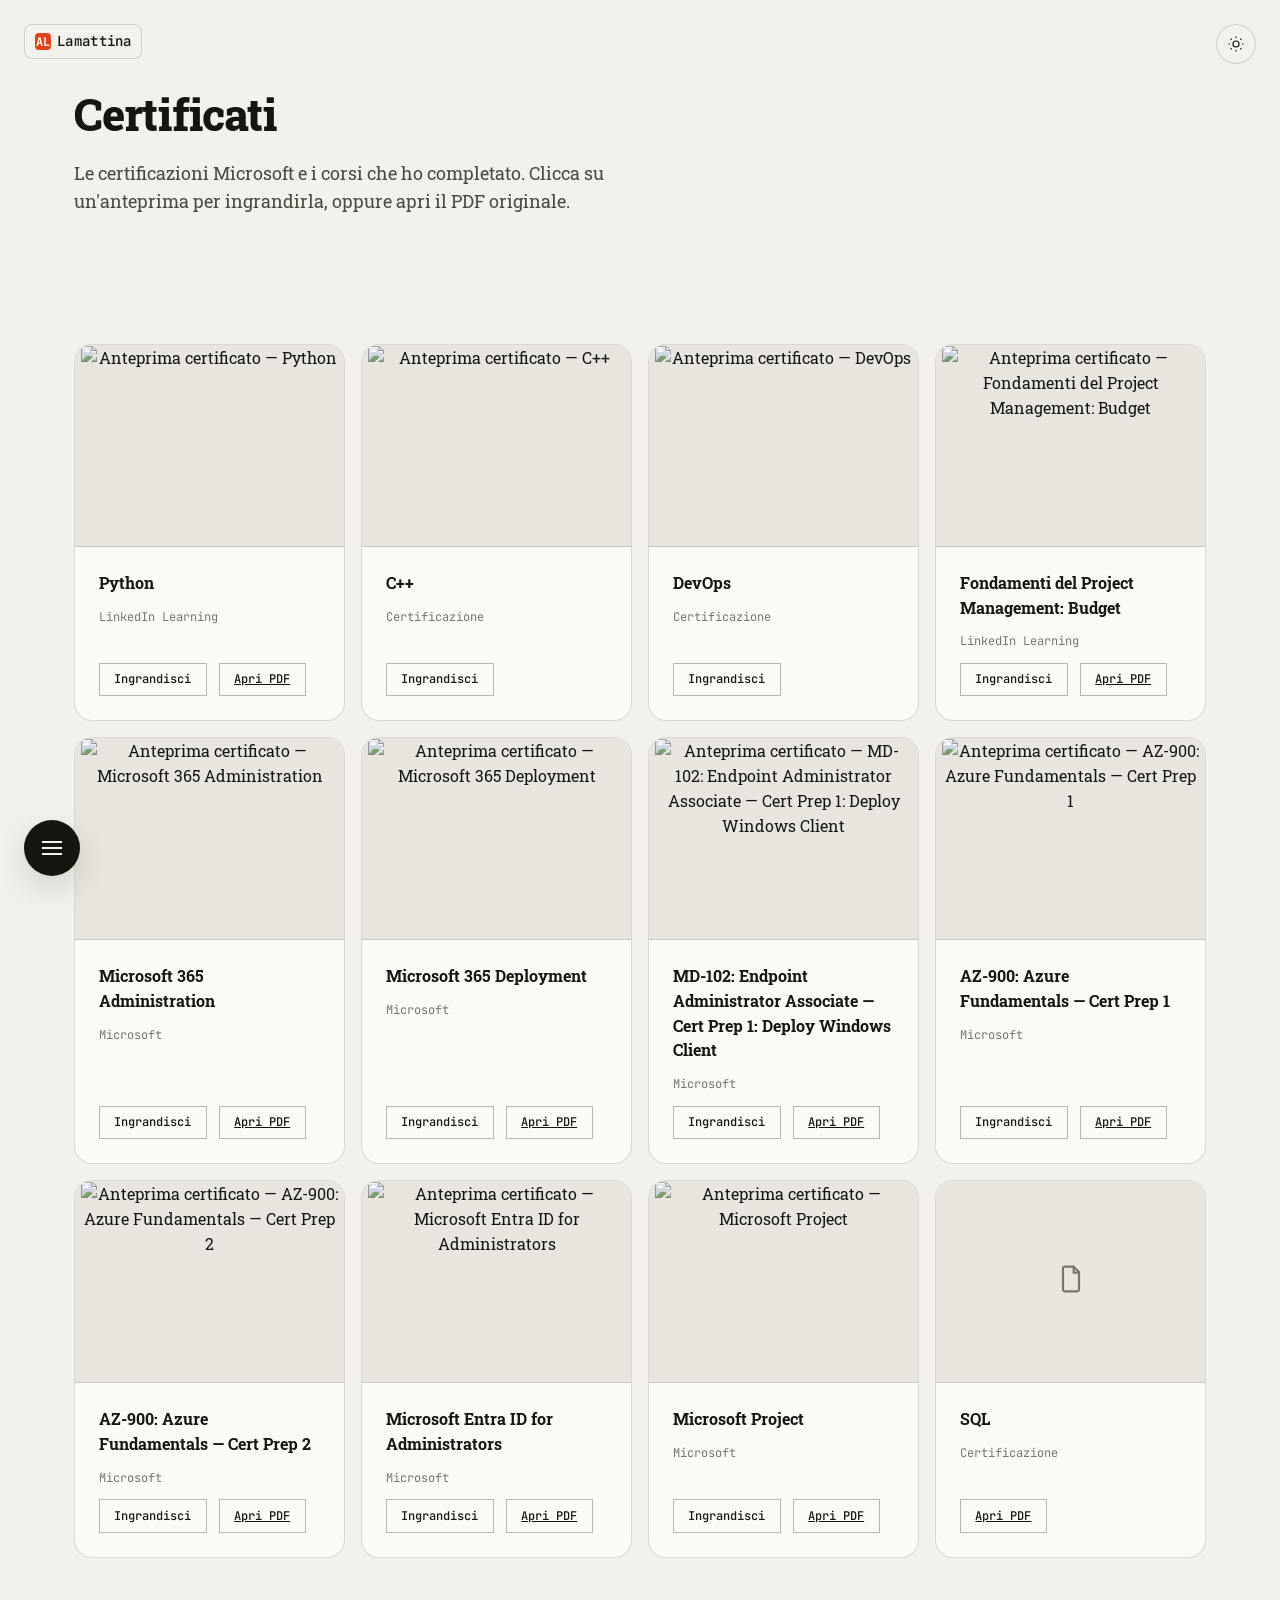
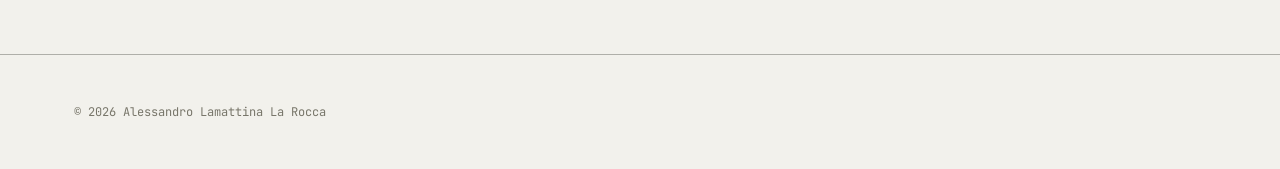
==== commit 536acfd4: "Update font styles to use Roboto Slab across multiple HTML files and enhance CSS with new border-rad" ====
--- a/certificati.html
+++ b/certificati.html
@@ -20,7 +20,7 @@
 
   <link rel="preconnect" href="https://fonts.googleapis.com">
   <link rel="preconnect" href="https://fonts.gstatic.com" crossorigin>
-  <link rel="stylesheet" href="https://fonts.googleapis.com/css2?family=Space+Grotesk:wght@500;700&family=JetBrains+Mono:wght@400;500&display=swap">
+  <link rel="stylesheet" href="https://fonts.googleapis.com/css2?family=Roboto+Slab:wght@400;500;700&family=JetBrains+Mono:wght@400;500&display=swap">
 
   <link rel="stylesheet" href="./css/tokens.css">
   <link rel="stylesheet" href="./css/base.css">
--- a/css/tokens.css
+++ b/css/tokens.css
@@ -36,16 +36,15 @@
   --shadow-md: 0 2px 0 rgba(22, 21, 15, 0.08);
   --shadow-lg: 0 12px 32px rgba(22, 21, 15, 0.14);
 
-  /* Raggi — quasi retti, non il "tutto arrotondato" da bento AI */
-  --radius-sm: 2px;
-  --radius-md: 4px;
-  --radius-lg: 6px;
-  --radius-pill: 4px;
+  /* Raggi — angoli smussati */
+  --radius-sm: 8px;
+  --radius-md: 14px;
+  --radius-lg: 18px;
+  --radius-pill: 999px;
 
-  /* Tipografia — grottesco per i titoli, mono per etichette/date/numeri */
-  --font-display: "Space Grotesk", "Archivo", -apple-system, "Segoe UI", sans-serif;
-  --font-sans: "Space Grotesk", -apple-system, BlinkMacSystemFont, "Segoe UI",
-    Roboto, Helvetica, Arial, sans-serif;
+  /* Tipografia — Roboto Slab per titoli e testo, mono per etichette/date/numeri */
+  --font-display: "Roboto Slab", Georgia, "Times New Roman", serif;
+  --font-sans: "Roboto Slab", Georgia, "Times New Roman", serif;
   --font-mono: "JetBrains Mono", ui-monospace, SFMono-Regular, "SF Mono", Menlo,
     Consolas, "Liberation Mono", monospace;
 
--- a/css/components.css
+++ b/css/components.css
@@ -18,6 +18,7 @@
   background: var(--bg);
   padding: 0.35rem 0.6rem;
   border: 1px solid var(--hairline);
+  border-radius: var(--radius-sm);
 }
 .brand-mark::before {
   content: "AL";
@@ -31,6 +32,7 @@
   color: var(--accent-contrast);
   font-size: 0.85em;
   font-weight: 700;
+  border-radius: calc(var(--radius-sm) - 4px);
   vertical-align: middle;
 }
 
@@ -94,16 +96,19 @@
   flex-direction: column;
   justify-content: center;
   padding: var(--space-8) var(--space-6);
-  opacity: 0;
   visibility: hidden;
-  transform: translateY(2%);
-  transition: opacity 0.35s var(--ease-in-out), transform 0.35s var(--ease-in-out), visibility 0s linear 0.35s;
+  /* Comparsa a schermata unica: un cerchio che si espande dal pulsante
+     burger (le coordinate --reveal-x/--reveal-y arrivano da app.js) fino
+     a coprire tutto il viewport. Non c'è un fade separato del testo: il
+     contenuto è già al suo posto, il cerchio lo scopre man mano che
+     cresce, quindi non si percepiscono due fasi distinte. */
+  clip-path: circle(0% at var(--reveal-x, 40px) var(--reveal-y, calc(100% - 40px)));
+  transition: clip-path 0.65s var(--ease-in-out), visibility 0s linear 0.65s;
 }
 .menu-overlay[data-open="true"] {
-  opacity: 1;
   visibility: visible;
-  transform: none;
-  transition: opacity 0.35s var(--ease-in-out), transform 0.35s var(--ease-in-out);
+  clip-path: circle(150% at var(--reveal-x, 40px) var(--reveal-y, calc(100% - 40px)));
+  transition: clip-path 0.65s var(--ease-in-out);
 }
 
 .menu-overlay__inner {
@@ -271,11 +276,6 @@
   align-items: flex-end;
   overflow: hidden;
   padding-block: var(--space-8) var(--space-9);
-  background-image:
-    linear-gradient(to bottom, var(--hairline) 1px, transparent 1px),
-    linear-gradient(to right, var(--hairline) 1px, transparent 1px);
-  background-size: 100% 96px, min(33.33%, 340px) 100%;
-  background-position: top left;
 }
 
 .hero__canvas {
@@ -388,7 +388,7 @@
   height: 120px;
   object-fit: cover;
   border: 1px solid var(--hairline-strong);
-  filter: grayscale(1) contrast(1.05);
+  border-radius: var(--radius-md);
 }
 .profile-card h3 {
   font-family: var(--font-display);
@@ -440,6 +440,7 @@
   display: grid;
   place-items: center;
   border: 1px solid var(--hairline);
+  border-radius: var(--radius-sm);
   color: var(--accent);
 }
 .info-item__icon svg { width: 18px; height: 18px; }
@@ -503,6 +504,7 @@
   display: grid;
   place-items: center;
   border: 1px solid var(--hairline-strong);
+  border-radius: var(--radius-sm);
   color: var(--text);
   transition: background 0.2s var(--ease-out), color 0.2s var(--ease-out), border-color 0.2s var(--ease-out);
 }
@@ -517,22 +519,44 @@
 }
 .exp-carousel__btn svg { width: 18px; height: 18px; }
 
-.exp-track {
-  display: flex;
+.exp-ring {
+  position: relative;
+  height: 620px;
+  margin-bottom: var(--space-5);
+  perspective: 1600px;
+}
+
+.exp-ring__stage {
+  position: absolute;
+  inset: 0;
+  transform-style: preserve-3d;
+  cursor: grab;
+  touch-action: pan-y;
+}
+.exp-ring__stage.is-dragging {
+  cursor: grabbing;
+}
+.exp-ring__stage:focus-visible {
+  outline: 2px solid var(--accent);
+  outline-offset: 8px;
+}
+
+.exp-card {
+  position: absolute;
+  top: 50%;
+  left: 50%;
+  width: min(460px, 82vw);
+  max-height: 560px;
+  padding: var(--space-7);
+  display: flex;
+  flex-direction: column;
   gap: var(--space-5);
-  overflow-x: auto;
-  scroll-snap-type: x mandatory;
-  padding-bottom: var(--space-4);
-  scrollbar-width: none;
-}
-.exp-track::-webkit-scrollbar { display: none; }
-
-.exp-card {
-  scroll-snap-align: start;
-  flex: 0 0 min(600px, 86vw);
-  display: flex;
-  flex-direction: column;
-  gap: var(--space-4);
+  overflow: hidden;
+  backface-visibility: hidden;
+  transition: opacity 0.3s var(--ease-out), filter 0.3s var(--ease-out);
+}
+.exp-card--front {
+  z-index: 1;
 }
 
 .exp-card__head {
@@ -569,7 +593,11 @@
 }
 .exp-card__tasks {
   display: grid;
-  gap: var(--space-2);
+  gap: var(--space-3);
+  overflow-y: auto;
+  max-height: 230px;
+  padding-right: var(--space-2);
+  scrollbar-width: thin;
 }
 .exp-card__tasks li {
   position: relative;
@@ -597,6 +625,7 @@
 .badge {
   padding: 0.3rem 0.65rem;
   border: 1px solid var(--hairline-strong);
+  border-radius: var(--radius-pill);
   font-family: var(--font-mono);
   color: var(--text-secondary);
   font-size: var(--text-xs);
@@ -618,7 +647,16 @@
 }
 
 @media (max-width: 600px) {
-  .exp-carousel__controls { display: none; }
+  .exp-ring {
+    height: 560px;
+  }
+  .exp-card {
+    max-height: 500px;
+    padding: var(--space-5);
+  }
+  .exp-card__tasks {
+    max-height: 190px;
+  }
 }
 
 /* ==========================================================================
@@ -628,9 +666,7 @@
 .skills-grid {
   display: grid;
   grid-template-columns: repeat(auto-fill, minmax(220px, 1fr));
-  gap: 1px;
-  background: var(--hairline);
-  border: 1px solid var(--hairline);
+  gap: var(--space-4);
 }
 .skill-card {
   display: flex;
@@ -638,8 +674,8 @@
   gap: var(--space-4);
   padding: var(--space-5);
   background: var(--surface);
-  border: 0;
-  border-radius: 0;
+  border: 1px solid var(--hairline);
+  border-radius: var(--radius-lg);
   box-shadow: none;
 }
 .skill-card__icon {
@@ -649,6 +685,7 @@
   display: grid;
   place-items: center;
   border: 1px solid var(--hairline);
+  border-radius: var(--radius-sm);
   color: var(--accent);
 }
 .skill-card__icon svg { width: 18px; height: 18px; }
@@ -670,9 +707,7 @@
 .link-cards {
   display: grid;
   grid-template-columns: repeat(2, 1fr);
-  gap: 1px;
-  background: var(--hairline);
-  border: 1px solid var(--hairline);
+  gap: var(--space-4);
 }
 .link-card {
   grid-column: span 1;
@@ -681,8 +716,8 @@
   align-items: flex-start;
   gap: var(--space-4);
   text-decoration: none;
-  border: 0;
-  border-radius: 0;
+  border: 1px solid var(--hairline);
+  border-radius: var(--radius-lg);
   box-shadow: none;
   background: var(--surface);
   transition: background 0.2s var(--ease-out);
@@ -696,6 +731,7 @@
   display: grid;
   place-items: center;
   border: 1px solid var(--hairline);
+  border-radius: var(--radius-sm);
   color: var(--accent);
 }
 .link-card__icon svg { width: 22px; height: 22px; }
@@ -737,17 +773,15 @@
 .cert-grid {
   display: grid;
   grid-template-columns: repeat(auto-fill, minmax(260px, 1fr));
-  gap: 1px;
-  background: var(--hairline);
-  border: 1px solid var(--hairline);
+  gap: var(--space-4);
 }
 .cert-card {
   padding: 0;
   overflow: hidden;
   display: flex;
   flex-direction: column;
-  border: 0;
-  border-radius: 0;
+  border: 1px solid var(--hairline);
+  border-radius: var(--radius-lg);
   box-shadow: none;
 }
 .cert-card__media {
@@ -924,6 +958,7 @@
   display: grid;
   place-items: center;
   border: 1px solid var(--hairline);
+  border-radius: var(--radius-sm);
   color: var(--accent);
   margin-bottom: var(--space-2);
 }
@@ -958,6 +993,7 @@
   place-items: center;
   background: var(--bg);
   border: 1px solid var(--hairline-strong);
+  border-radius: var(--radius-md);
   color: var(--text);
   opacity: 0;
   transform: translateY(12px);
@@ -1007,6 +1043,7 @@
   display: grid;
   place-items: center;
   border: 1px solid var(--hairline);
+  border-radius: var(--radius-sm);
   color: var(--accent);
 }
 .webcam-notice__icon svg { width: 16px; height: 16px; }
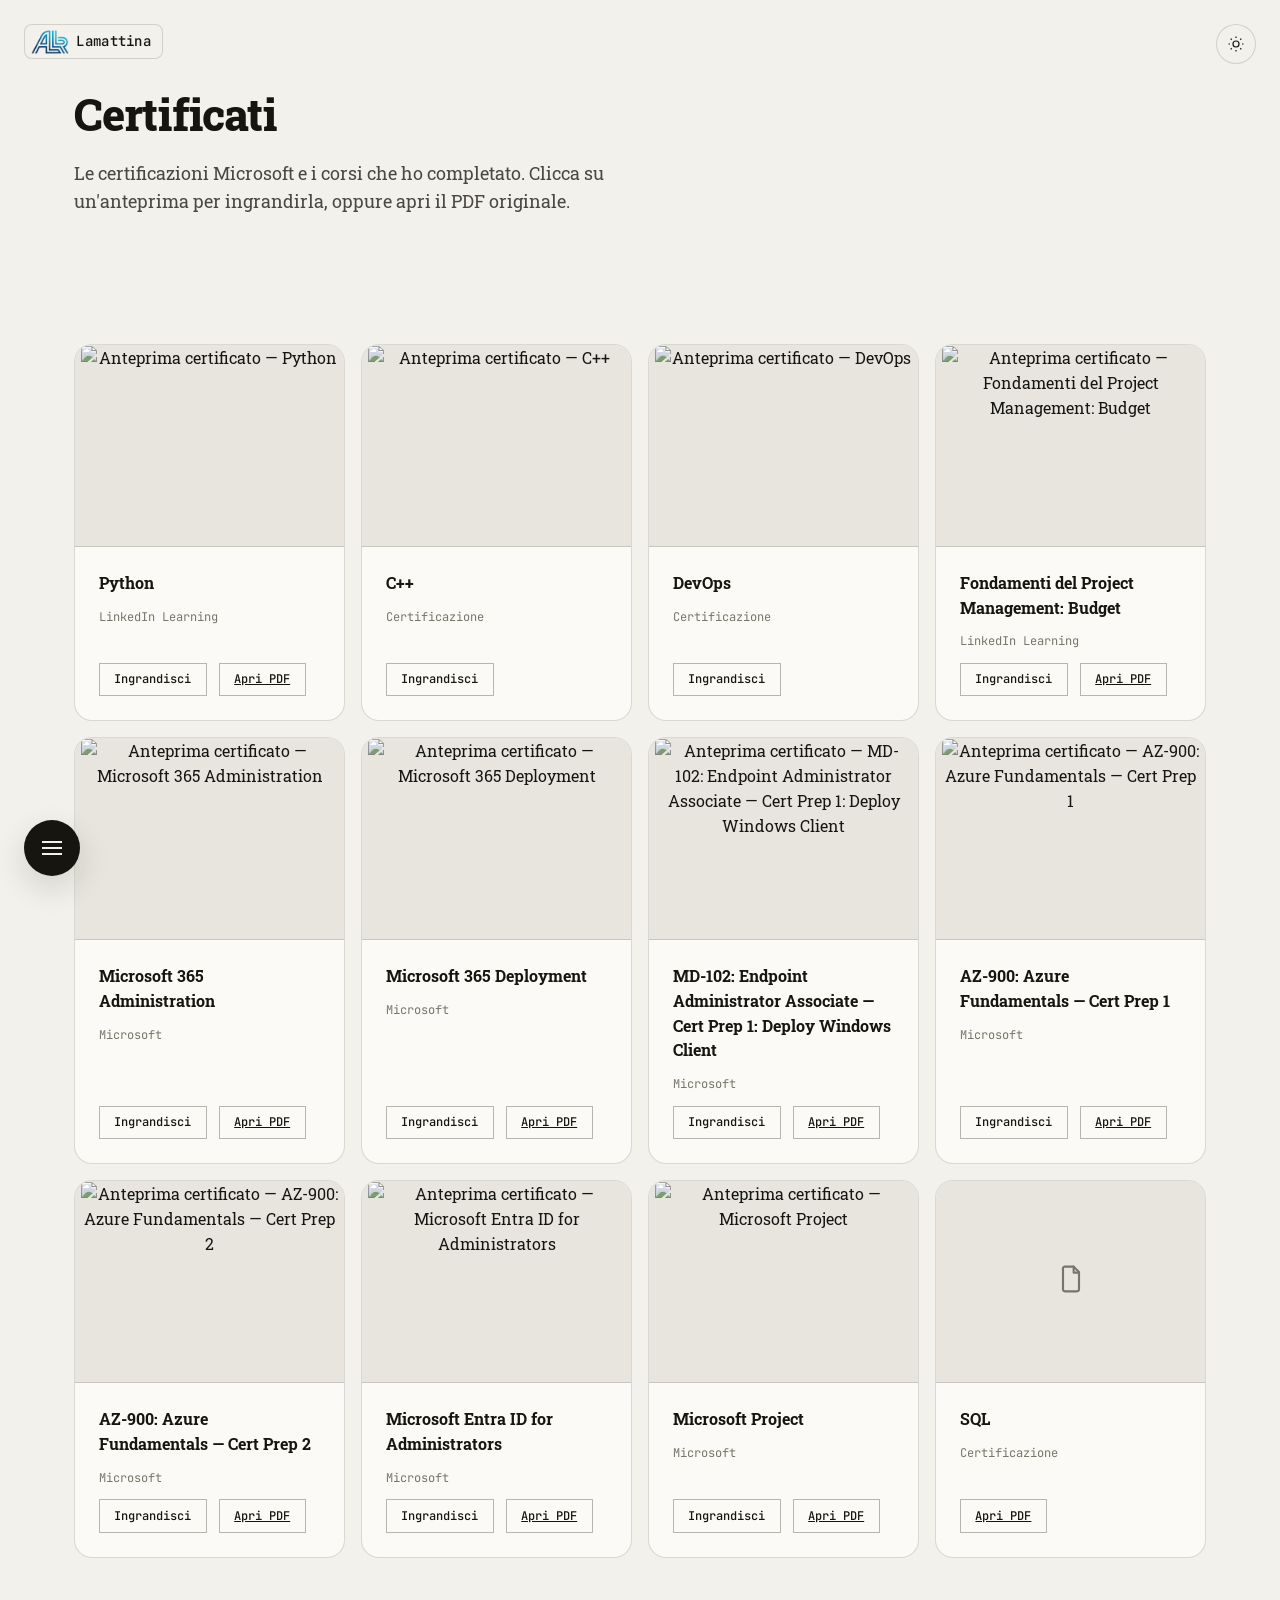
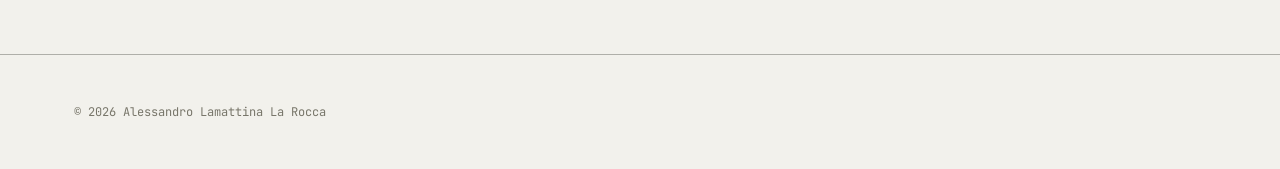
==== commit 3e661620: "Refactor code structure for improved readability and maintainability" ====
--- a/certificati.html
+++ b/certificati.html
@@ -14,9 +14,9 @@
   <meta name="viewport" content="width=device-width, initial-scale=1">
   <title>Certificati — Alessandro Lamattina</title>
   <meta name="description" content="Certificazioni Microsoft e corsi completati da Alessandro Lamattina: Azure, Microsoft 365, Intune, Project Management, Python e altro.">
-  <meta name="theme-color" content="#e1421c">
+  <meta name="theme-color" content="#066499">
   <link rel="canonical" href="./certificati.html">
-  <link rel="icon" type="image/svg+xml" href="./favicon.svg">
+  <link rel="icon" type="image/png" href="./favicon.png">
 
   <link rel="preconnect" href="https://fonts.googleapis.com">
   <link rel="preconnect" href="https://fonts.gstatic.com" crossorigin>
@@ -30,7 +30,10 @@
 <body>
   <a class="skip-link" href="#main">Salta al contenuto principale</a>
 
-  <a class="brand-mark" href="./index.html"><span>Lamattina</span></a>
+  <a class="brand-mark" href="./index.html">
+    <img class="brand-mark__logo" src="./file/logo.png" width="750" height="478" alt="Logo ALLR — Alessandro Lamattina La Rocca">
+    <span>Lamattina</span>
+  </a>
 
   <button class="theme-toggle" aria-label="Cambia tema chiaro/scuro">
     <svg class="icon-sun" viewBox="0 0 24 24" fill="none" stroke="currentColor" stroke-width="1.6" aria-hidden="true"><circle cx="12" cy="12" r="4"/><path d="M12 2v2M12 20v2M4.9 4.9l1.4 1.4M17.7 17.7l1.4 1.4M2 12h2M20 12h2M4.9 19.1l1.4-1.4M17.7 6.3l1.4-1.4"/></svg>
--- a/css/tokens.css
+++ b/css/tokens.css
@@ -19,10 +19,10 @@
   --text: #16150f;
   --text-secondary: #4a483f;
   --text-muted: #78766a;
-  --accent: #e1421c;
-  --accent-hover: #c8360f;
+  --accent: #066499;
+  --accent-hover: #044c73;
   --accent-contrast: #fbfaf6;
-  --accent-soft: rgba(225, 66, 28, 0.1);
+  --accent-soft: rgba(6, 100, 153, 0.1);
   --hairline: rgba(22, 21, 15, 0.15);
   --hairline-strong: rgba(22, 21, 15, 0.3);
 
@@ -91,10 +91,10 @@
     --text: #f2f1ec;
     --text-secondary: #c7c4b6;
     --text-muted: #918e7f;
-    --accent: #ff6a3d;
-    --accent-hover: #ff8462;
-    --accent-contrast: #100f0b;
-    --accent-soft: rgba(255, 106, 61, 0.16);
+    --accent: #6bcada;
+    --accent-hover: #8fd8e6;
+    --accent-contrast: #04283f;
+    --accent-soft: rgba(107, 202, 218, 0.16);
     --hairline: rgba(242, 241, 236, 0.16);
     --hairline-strong: rgba(242, 241, 236, 0.32);
 
@@ -117,10 +117,10 @@
   --text: #f2f1ec;
   --text-secondary: #c7c4b6;
   --text-muted: #918e7f;
-  --accent: #ff6a3d;
-  --accent-hover: #ff8462;
-  --accent-contrast: #100f0b;
-  --accent-soft: rgba(255, 106, 61, 0.16);
+  --accent: #6bcada;
+  --accent-hover: #8fd8e6;
+  --accent-contrast: #04283f;
+  --accent-soft: rgba(107, 202, 218, 0.16);
   --hairline: rgba(242, 241, 236, 0.16);
   --hairline-strong: rgba(242, 241, 236, 0.32);
 
--- a/css/components.css
+++ b/css/components.css
@@ -9,6 +9,9 @@
   top: var(--space-5);
   left: var(--space-5);
   z-index: 90;
+  display: flex;
+  align-items: center;
+  gap: 0.55em;
   font-family: var(--font-mono);
   font-size: var(--text-sm);
   font-weight: 500;
@@ -16,29 +19,19 @@
   text-decoration: none;
   color: var(--text);
   background: var(--bg);
-  padding: 0.35rem 0.6rem;
+  padding: 0.3rem 0.7rem 0.3rem 0.4rem;
   border: 1px solid var(--hairline);
   border-radius: var(--radius-sm);
 }
-.brand-mark::before {
-  content: "AL";
-  display: inline-flex;
-  align-items: center;
-  justify-content: center;
-  width: 1.4em;
-  height: 1.4em;
-  margin-right: 0.5em;
-  background: var(--accent);
-  color: var(--accent-contrast);
-  font-size: 0.85em;
-  font-weight: 700;
-  border-radius: calc(var(--radius-sm) - 4px);
-  vertical-align: middle;
+.brand-mark__logo {
+  display: block;
+  height: 1.7em;
+  width: auto;
 }
 
 @media (max-width: 600px) {
   .brand-mark span { display: none; }
-  .brand-mark::before { margin-right: 0; }
+  .brand-mark { padding: 0.3rem 0.45rem; }
 }
 
 /* ==========================================================================
